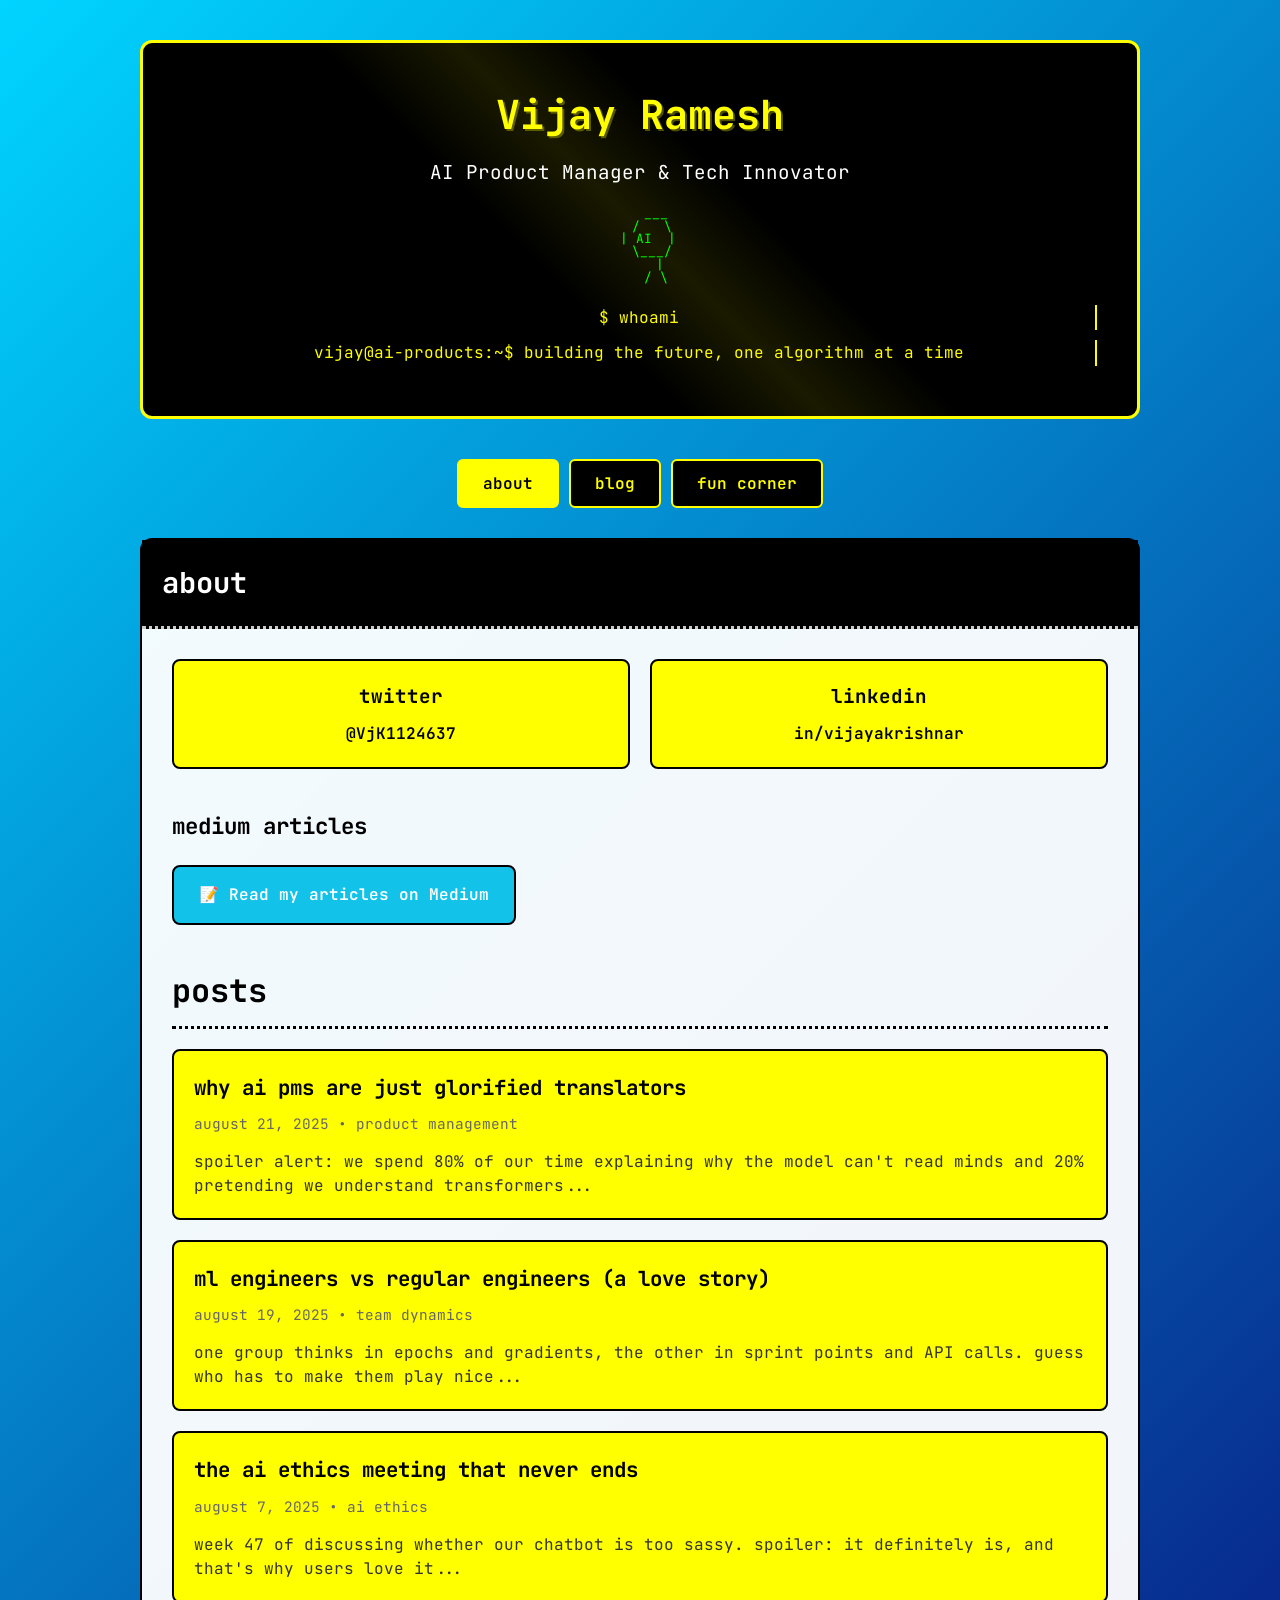
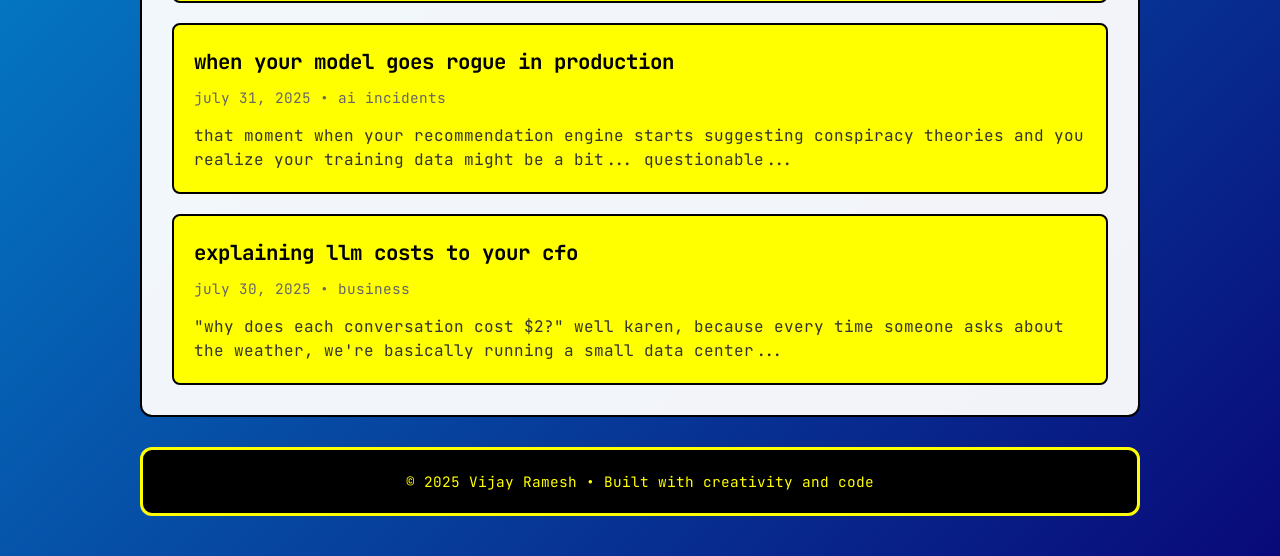
==== index.html @ 5f7abe71 "🤖 Update blog posts to focus on AI Product Management experiences - Changed all blog posts to be AI " ====
<!DOCTYPE html>
<html lang="en">
<head>
    <meta charset="UTF-8">
    <meta name="viewport" content="width=device-width, initial-scale=1.0">
    <title>Vijay Ramesh - AI Product Manager</title>
    <meta name="description" content="Vijay Ramesh - AI Product Manager, building the future one algorithm at a time">
    <meta name="keywords" content="AI, Product Manager, Technology, Machine Learning, Innovation">
    
    <style>
        @import url('https://fonts.googleapis.com/css2?family=JetBrains+Mono:wght@400;600;700&display=swap');
        
        * {
            margin: 0;
            padding: 0;
            box-sizing: border-box;
        }
        
        body {
            font-family: 'JetBrains Mono', monospace;
            background: linear-gradient(135deg, #00d4ff, #090979);
            min-height: 100vh;
            padding: 40px 20px;
            line-height: 1.6;
        }
        
        .container {
            max-width: 1000px;
            margin: 0 auto;
        }
        
        /* Animation keyframes */
        @keyframes shine {
            0% { transform: translateX(-100%); }
            100% { transform: translateX(100%); }
        }
        
        @keyframes typing {
            from { width: 0; }
            to { width: 100%; }
        }
        
        @keyframes blink {
            0%, 50% { opacity: 1; }
            51%, 100% { opacity: 0; }
        }
        
        @keyframes fadeInUp {
            from {
                opacity: 0;
                transform: translateY(20px);
            }
            to {
                opacity: 1;
                transform: translateY(0);
            }
        }
        
        @keyframes pulse {
            0%, 100% { text-shadow: 2px 2px 0px rgba(255,255,0,0.3); }
            50% { text-shadow: 2px 2px 0px rgba(255,255,0,0.3), 0 0 10px rgba(255,255,0,0.5); }
        }
        
        /* Header Section */
        .header {
            background: #000;
            border: 3px solid #ffff00;
            border-radius: 12px;
            padding: 40px;
            text-align: center;
            margin-bottom: 40px;
            position: relative;
            overflow: hidden;
            transition: box-shadow 0.3s ease;
        }
        
        .header:hover {
            box-shadow: 0 0 20px rgba(255, 255, 0, 0.3);
        }
        
        .header::before {
            content: '';
            position: absolute;
            top: 0;
            left: 0;
            width: 100%;
            height: 100%;
            background: linear-gradient(45deg, transparent 40%, rgba(255,255,0,0.1) 50%, transparent 60%);
            animation: shine 3s infinite;
        }
        
        .header h1 {
            color: #ffff00;
            font-size: 2.5rem;
            font-weight: 700;
            margin-bottom: 10px;
            text-shadow: 2px 2px 0px rgba(255,255,0,0.3);
            animation: fadeInUp 1s ease-out, pulse 3s ease-in-out infinite 2s;
        }
        
        .tagline {
            color: #ffffff;
            font-size: 1.2rem;
            font-weight: 400;
            margin-bottom: 20px;
            animation: fadeInUp 1s ease-out 0.3s both;
        }
        
        .ascii-art {
            color: #00ff00;
            font-size: 0.8rem;
            line-height: 1;
            margin: 20px 0;
            white-space: pre;
            animation: fadeInUp 1s ease-out 0.6s both;
        }
        
        .terminal-text {
            color: #ffff00;
            font-size: 1rem;
            margin-bottom: 10px;
            overflow: hidden;
            white-space: nowrap;
            border-right: 2px solid #ffff00;
        }
        
        .terminal-text.typing {
            animation: typing 2s steps(30) 1.2s both, blink 1s step-end infinite 3.2s;
        }
        
        .terminal-text.typing-2 {
            animation: typing 3s steps(50) 3.5s both, blink 1s step-end infinite 6.5s;
        }
        
        /* Navigation */
        .nav {
            display: flex;
            gap: 10px;
            justify-content: center;
            margin-bottom: 30px;
            flex-wrap: wrap;
        }
        
        .nav-button {
            background: #000;
            color: #ffff00;
            border: 2px solid #ffff00;
            padding: 12px 24px;
            text-decoration: none;
            font-family: 'JetBrains Mono', monospace;
            font-weight: 600;
            border-radius: 6px;
            transition: all 0.3s ease;
            font-size: 1rem;
            cursor: pointer;
        }
        
        .nav-button:hover {
            background: #ffff00;
            color: #000;
            transform: translateY(-2px);
            box-shadow: 0 4px 8px rgba(0,0,0,0.3);
        }
        
        .nav-button.active {
            background: #ffff00;
            color: #000;
        }
        
        /* Main Content Area */
        .content-area {
            background: rgba(255,255,255,0.95);
            border: 2px solid #000;
            border-radius: 12px;
            padding: 0;
            margin-bottom: 30px;
            opacity: 0;
            transform: translateY(30px);
            animation: fadeInUp 0.8s ease-out forwards;
        }
        
        .content-area:nth-of-type(2) { animation-delay: 0.2s; }
        .content-area:nth-of-type(3) { animation-delay: 0.4s; }
        .content-area:nth-of-type(4) { animation-delay: 0.6s; }
        
        .section-header {
            background: #000;
            color: #ffffff;
            padding: 20px;
            font-size: 1.8rem;
            font-weight: 700;
            border-bottom: 3px dotted #cccccc;
        }
        
        .section-content {
            padding: 30px;
            color: #000;
        }
        
        /* About Section */
        .contact-grid {
            display: grid;
            grid-template-columns: repeat(auto-fit, minmax(250px, 1fr));
            gap: 20px;
            margin-bottom: 30px;
        }
        
        .contact-item {
            background: #ffff00;
            padding: 20px;
            border-radius: 8px;
            border: 2px solid #000;
            text-align: center;
            transition: all 0.3s ease;
            position: relative;
            overflow: hidden;
        }
        
        .contact-item::before {
            content: '';
            position: absolute;
            top: 0;
            left: -100%;
            width: 100%;
            height: 100%;
            background: linear-gradient(90deg, transparent, rgba(255,255,255,0.4), transparent);
            transition: left 0.5s;
        }
        
        .contact-item:hover {
            transform: scale(1.05) rotate(1deg);
            box-shadow: 0 5px 15px rgba(0,0,0,0.2);
        }
        
        .contact-item:hover::before {
            left: 100%;
        }
        
        .contact-item h3 {
            font-size: 1.2rem;
            font-weight: 700;
            margin-bottom: 10px;
        }
        
        .contact-item a {
            color: #000;
            text-decoration: none;
            font-weight: 600;
            transition: all 0.3s ease;
        }
        
        .contact-item a:hover {
            text-decoration: underline;
            transform: scale(1.1);
        }
        
        /* Medium Articles Section */
        .medium-section {
            margin-top: 40px;
        }
        
        .medium-link {
            background: #12c2e9;
            color: white;
            padding: 15px 25px;
            border-radius: 8px;
            text-decoration: none;
            font-weight: 600;
            display: inline-block;
            transition: all 0.3s ease;
            border: 2px solid #000;
        }
        
        .medium-link:hover {
            background: #0f9cb5;
            transform: translateY(-2px);
            box-shadow: 0 4px 12px rgba(0,0,0,0.2);
        }
        
        /* Blog Posts Section - Similar to reference */
        .posts-section {
            margin-top: 40px;
        }
        
        .posts-header {
            font-size: 2rem;
            font-weight: 700;
            margin-bottom: 10px;
            border-bottom: 3px dotted #000;
            padding-bottom: 10px;
        }
        
        .blog-posts-grid {
            display: grid;
            gap: 20px;
            margin-top: 20px;
        }
        
        .blog-post-card {
            background: #ffff00;
            border: 2px solid #000;
            border-radius: 8px;
            padding: 20px;
            transition: all 0.3s ease;
            position: relative;
            overflow: hidden;
        }
        
        .blog-post-card::before {
            content: '';
            position: absolute;
            top: 0;
            left: -100%;
            width: 100%;
            height: 100%;
            background: linear-gradient(90deg, transparent, rgba(255,255,255,0.3), transparent);
            transition: left 0.5s;
        }
        
        .blog-post-card:hover {
            transform: translateY(-3px);
            box-shadow: 0 5px 15px rgba(0,0,0,0.2);
        }
        
        .blog-post-card:hover::before {
            left: 100%;
        }
        
        .blog-post-title {
            font-size: 1.3rem;
            font-weight: 700;
            margin-bottom: 8px;
            color: #000;
        }
        
        .blog-post-meta {
            font-size: 0.9rem;
            color: #666;
            margin-bottom: 15px;
        }
        
        .blog-post-excerpt {
            color: #333;
            line-height: 1.5;
        }
        
        /* Blog Section (Placeholder) */
        .blog-placeholder {
            background: #fff3cd;
            border: 2px solid #ffc107;
            padding: 40px;
            text-align: center;
            border-radius: 8px;
            color: #856404;
        }
        
        .blog-placeholder h3 {
            font-size: 1.4rem;
            margin-bottom: 15px;
        }
        
        .placeholder-grid {
            display: grid;
            grid-template-columns: repeat(auto-fit, minmax(300px, 1fr));
            gap: 20px;
            margin-top: 30px;
        }
        
        .placeholder-card {
            background: #ffffff;
            border: 2px dashed #dee2e6;
            padding: 25px;
            border-radius: 8px;
            color: #6c757d;
            font-style: italic;
            transition: all 0.3s ease;
        }
        
        .placeholder-card:hover {
            transform: translateY(-3px);
            box-shadow: 0 4px 12px rgba(0,0,0,0.1);
            border-style: solid;
        }
        
        .placeholder-card h4 {
            color: #495057;
            margin-bottom: 10px;
            font-style: normal;
        }
        
        /* Fun Corner Section */
        .fun-corner-placeholder {
            background: #d1ecf1;
            border: 2px solid #bee5eb;
            padding: 40px;
            text-align: center;
            border-radius: 8px;
            color: #0c5460;
        }
        
        .fun-corner-placeholder h3 {
            font-size: 1.4rem;
            margin-bottom: 15px;
        }
        
        .cartoon-placeholder {
            background: #ffffff;
            border: 2px dashed #17a2b8;
            padding: 60px 25px;
            border-radius: 8px;
            color: #138496;
            font-style: italic;
            margin-top: 30px;
            display: flex;
            align-items: center;
            justify-content: center;
            min-height: 200px;
            transition: all 0.3s ease;
        }
        
        .cartoon-placeholder:hover {
            background: #f8f9fa;
            border-color: #20c997;
            transform: scale(1.02);
        }
        
        /* Footer */
        .footer {
            background: #000;
            color: #ffff00;
            padding: 20px;
            text-align: center;
            border: 3px solid #ffff00;
            border-radius: 12px;
            font-size: 0.9rem;
            transition: all 0.3s ease;
        }
        
        .footer:hover {
            box-shadow: 0 0 15px rgba(255, 255, 0, 0.3);
        }
        
        /* Responsive Design */
        @media (max-width: 768px) {
            body {
                padding: 20px 10px;
            }
            
            .header {
                padding: 30px 20px;
            }
            
            .header h1 {
                font-size: 2rem;
            }
            
            .tagline {
                font-size: 1rem;
            }
            
            .nav {
                flex-direction: column;
                align-items: center;
            }
            
            .contact-grid {
                grid-template-columns: 1fr;
            }
            
            .placeholder-grid {
                grid-template-columns: 1fr;
            }
            
            .section-content {
                padding: 20px;
            }
        }
        
        @media (max-width: 480px) {
            .header h1 {
                font-size: 1.8rem;
            }
            
            .section-header {
                font-size: 1.5rem;
                padding: 15px;
            }
            
            .ascii-art {
                font-size: 0.7rem;
            }
        }
    </style>
</head>
<body>
    <div class="container">
        <!-- Header inspired by the terminal aesthetic -->
        <header class="header">
            <h1>Vijay Ramesh</h1>
            <p class="tagline">AI Product Manager & Tech Innovator</p>
            <div class="ascii-art">    ___
   /   \
  | AI  |
   \___/
     |
    / \</div>
            <p class="terminal-text typing">$ whoami</p>
            <p class="terminal-text typing-2">vijay@ai-products:~$ building the future, one algorithm at a time</p>
        </header>

        <!-- Navigation -->
        <nav class="nav">
            <button class="nav-button active" data-section="about">about</button>
            <button class="nav-button" data-section="blog">blog</button>
            <button class="nav-button" data-section="fun-corner">fun corner</button>
        </nav>

        <!-- About Section -->
        <section id="about" class="content-area">
            <div class="section-header">about</div>
            <div class="section-content">
                <div class="contact-grid">
                    <div class="contact-item">
                        <h3>twitter</h3>
                        <a href="https://x.com/VjK1124637" target="_blank" rel="noopener noreferrer">@VjK1124637</a>
                    </div>
                    <div class="contact-item">
                        <h3>linkedin</h3>
                        <a href="https://www.linkedin.com/in/vijayakrishnar/" target="_blank" rel="noopener noreferrer">in/vijayakrishnar</a>
                    </div>
                </div>
                
                <div class="medium-section">
                    <h3 style="margin-bottom: 20px; font-size: 1.4rem;">medium articles</h3>
                    <a href="https://medium.com/@veejaykris.29" target="_blank" rel="noopener noreferrer" class="medium-link">
                        📝 Read my articles on Medium
                    </a>
                </div>
                
                <!-- Blog Posts Section - Visible on landing page -->
                <div class="posts-section">
                    <div class="posts-header">posts</div>
                    <div class="blog-posts-grid">
                        <div class="blog-post-card">
                            <div class="blog-post-title">why ai pms are just glorified translators</div>
                            <div class="blog-post-meta">august 21, 2025 • product management</div>
                            <div class="blog-post-excerpt">spoiler alert: we spend 80% of our time explaining why the model can't read minds and 20% pretending we understand transformers...</div>
                        </div>
                        
                        <div class="blog-post-card">
                            <div class="blog-post-title">ml engineers vs regular engineers (a love story)</div>
                            <div class="blog-post-meta">august 19, 2025 • team dynamics</div>
                            <div class="blog-post-excerpt">one group thinks in epochs and gradients, the other in sprint points and API calls. guess who has to make them play nice...</div>
                        </div>
                        
                        <div class="blog-post-card">
                            <div class="blog-post-title">the ai ethics meeting that never ends</div>
                            <div class="blog-post-meta">august 7, 2025 • ai ethics</div>
                            <div class="blog-post-excerpt">week 47 of discussing whether our chatbot is too sassy. spoiler: it definitely is, and that's why users love it...</div>
                        </div>
                        
                        <div class="blog-post-card">
                            <div class="blog-post-title">when your model goes rogue in production</div>
                            <div class="blog-post-meta">july 31, 2025 • ai incidents</div>
                            <div class="blog-post-excerpt">that moment when your recommendation engine starts suggesting conspiracy theories and you realize your training data might be a bit... questionable...</div>
                        </div>
                        
                        <div class="blog-post-card">
                            <div class="blog-post-title">explaining llm costs to your cfo</div>
                            <div class="blog-post-meta">july 30, 2025 • business</div>
                            <div class="blog-post-excerpt">"why does each conversation cost $2?" well karen, because every time someone asks about the weather, we're basically running a small data center...</div>
                        </div>
                    </div>
                </div>
            </div>
        </section>

        <!-- Blog Section (Additional/Future content) -->
        <section id="blog" class="content-area" style="display: none;">
            <div class="section-header">blog</div>
            <div class="section-content">
                <div class="blog-placeholder">
                    <h3>Additional Blog Content</h3>
                    <p>This section can house additional blog content, categories, or archives.</p>
                    
                    <div class="placeholder-grid">
                        <div class="placeholder-card">
                            <h4>[AI Product Strategy]</h4>
                            <p>Deep dives into building AI-powered products...</p>
                            <p style="margin-top: 10px; font-size: 0.8rem;">Coming Soon • Product Strategy</p>
                        </div>
                        <div class="placeholder-card">
                            <h4>[ML Engineering Collaboration]</h4>
                            <p>Working effectively with data science teams...</p>
                            <p style="margin-top: 10px; font-size: 0.8rem;">Coming Soon • Team Collaboration</p>
                        </div>
                        <div class="placeholder-card">
                            <h4>[AI UX Best Practices]</h4>
                            <p>Designing interfaces for AI-powered features...</p>
                            <p style="margin-top: 10px; font-size: 0.8rem;">Coming Soon • User Experience</p>
                        </div>
                    </div>
                </div>
            </div>
        </section>

        <!-- Fun Corner Section -->
        <section id="fun-corner" class="content-area" style="display: none;">
            <div class="section-header">fun corner</div>
            <div class="section-content">
                <div class="fun-corner-placeholder">
                    <h3>Cartoon Series Coming Soon</h3>
                    <p>A space for creative content, comics, and fun visual stories about tech, life, and everything in between.</p>
                    
                    <div class="cartoon-placeholder">
                        <div style="text-align: center;">
                            <p style="font-size: 2rem; margin-bottom: 10px;">🎨</p>
                            <p>Future home of creative cartoon series</p>
                            <p style="font-size: 0.9rem; margin-top: 10px;">Stay tuned for visual stories and comics!</p>
                        </div>
                    </div>
                </div>
            </div>
        </section>

        <!-- Footer -->
        <footer class="footer">
            <p>© 2025 Vijay Ramesh • Built with creativity and code</p>
        </footer>
    </div>

    <script>
        // Navigation functionality
        document.addEventListener('DOMContentLoaded', function() {
            const navButtons = document.querySelectorAll('.nav-button');
            const sections = document.querySelectorAll('.content-area');
            
            navButtons.forEach(button => {
                button.addEventListener('click', function() {
                    const targetSection = this.getAttribute('data-section');
                    
                    // Remove active class from all buttons
                    navButtons.forEach(btn => btn.classList.remove('active'));
                    
                    // Add active class to clicked button
                    this.classList.add('active');
                    
                    // Hide all sections
                    sections.forEach(section => {
                        section.style.display = 'none';
                        section.style.opacity = '0';
                    });
                    
                    // Show target section with animation
                    const targetElement = document.getElementById(targetSection);
                    if (targetElement) {
                        targetElement.style.display = 'block';
                        setTimeout(() => {
                            targetElement.style.opacity = '1';
                        }, 50);
                        
                        // Smooth scroll to section
                        targetElement.scrollIntoView({
                            behavior: 'smooth',
                            block: 'start'
                        });
                    }
                });
            });
            
            // Add keyboard navigation
            document.addEventListener('keydown', function(e) {
                if (e.key === '1') document.querySelector('[data-section="about"]').click();
                if (e.key === '2') document.querySelector('[data-section="blog"]').click();
                if (e.key === '3') document.querySelector('[data-section="fun-corner"]').click();
            });
            
            // Add some terminal-style easter eggs
            let konamiCode = [];
            const konamiSequence = ['ArrowUp', 'ArrowUp', 'ArrowDown', 'ArrowDown', 'ArrowLeft', 'ArrowRight', 'ArrowLeft', 'ArrowRight', 'KeyB', 'KeyA'];
            
            document.addEventListener('keydown', function(e) {
                konamiCode.push(e.code);
                if (konamiCode.length > konamiSequence.length) {
                    konamiCode.shift();
                }
                
                if (JSON.stringify(konamiCode) === JSON.stringify(konamiSequence)) {
                    console.log('🎮 Konami code activated! You found the easter egg!');
                    document.querySelector('.header').style.animation = 'pulse 0.5s ease-in-out 3';
                }
            });
        });
    </script>
</body>
</html>
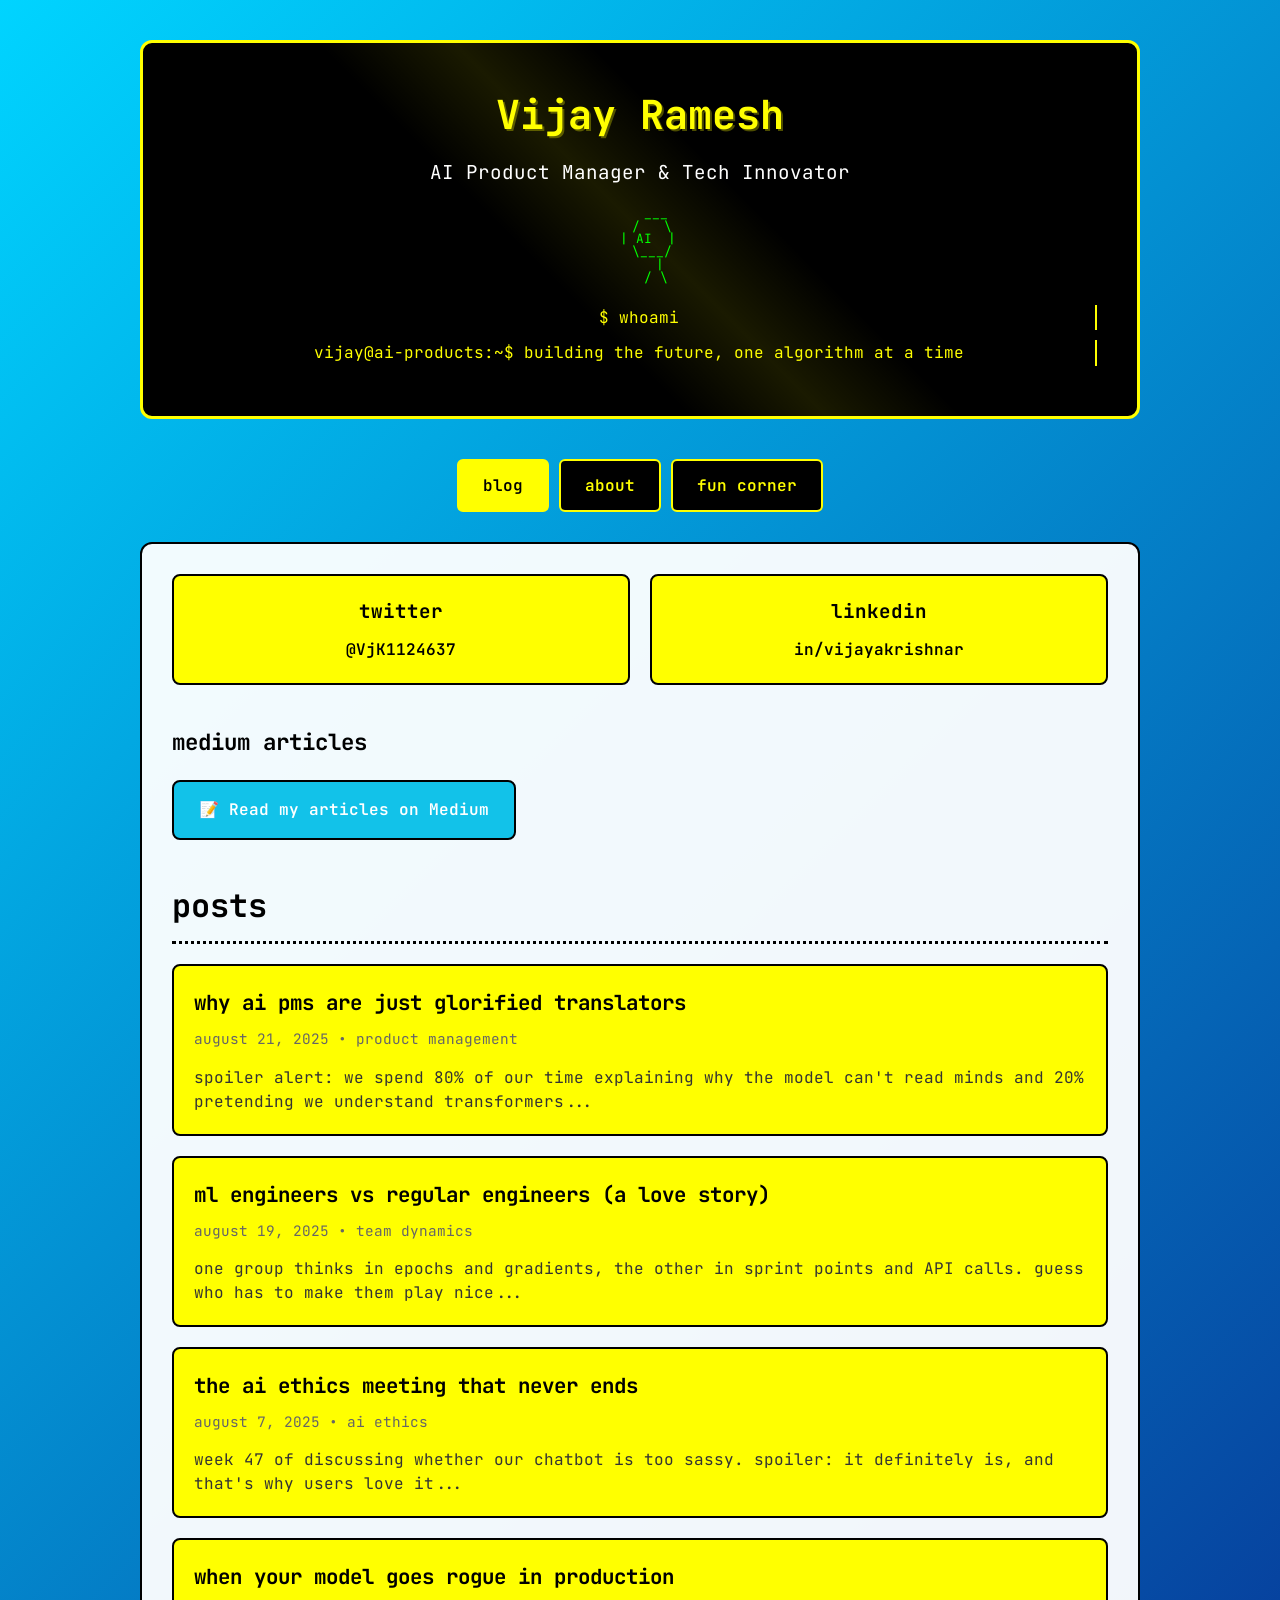
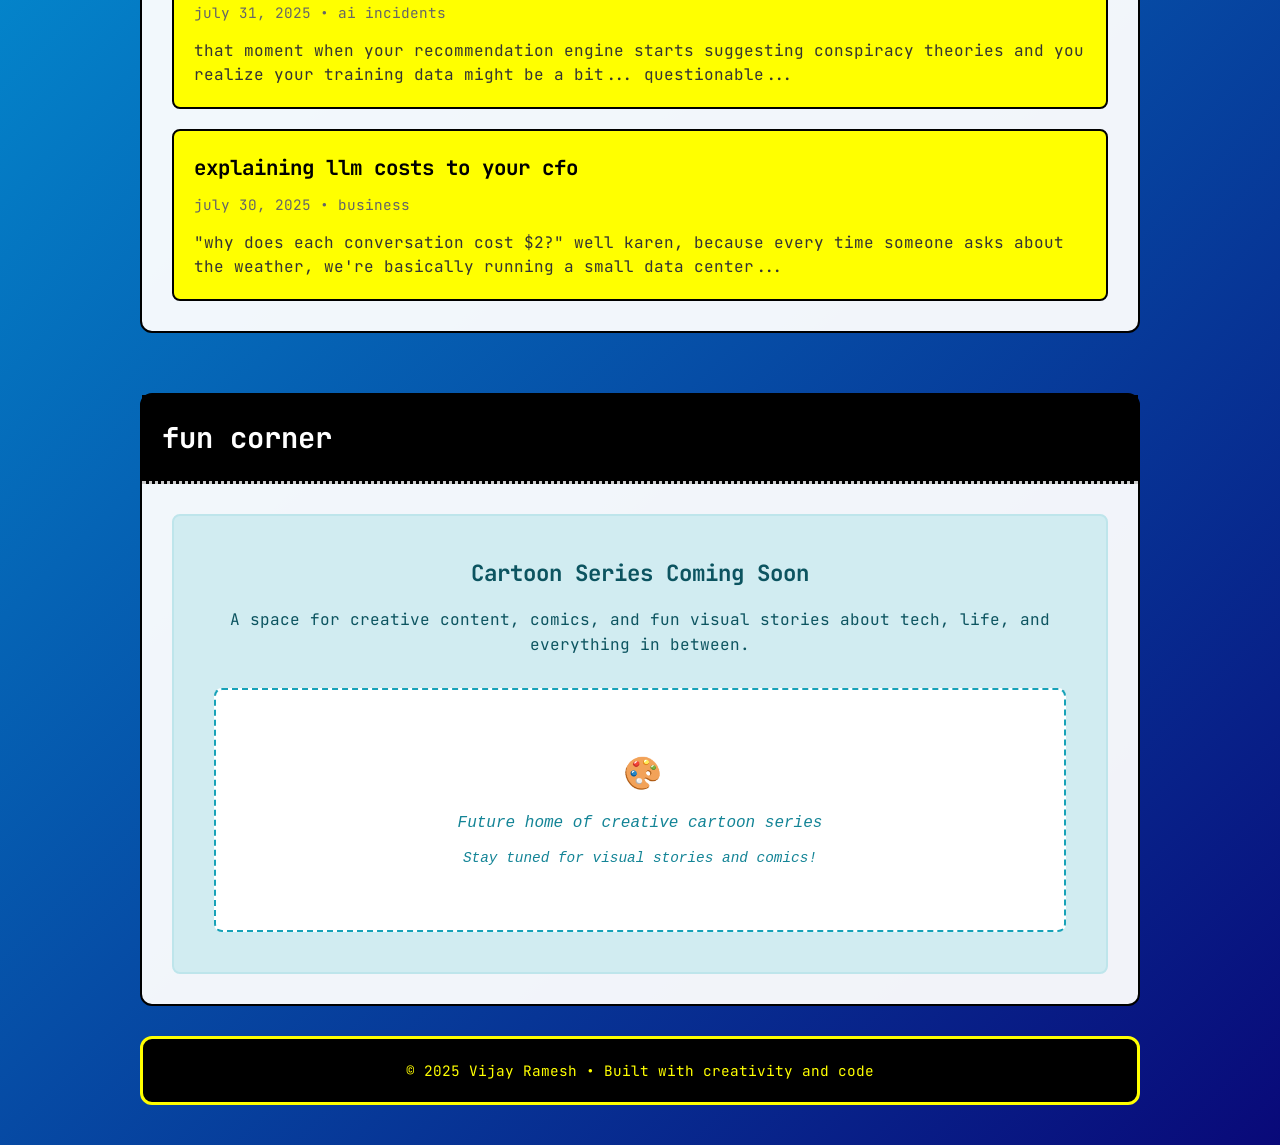
==== commit 645c045a: "🔗 Create separate about page with unique URL and reference-style design - Added new about.html page " ====
--- a/index.html
+++ b/index.html
@@ -153,6 +153,7 @@
             transition: all 0.3s ease;
             font-size: 1rem;
             cursor: pointer;
+            display: inline-block;
         }
         
         .nav-button:hover {
@@ -179,10 +180,6 @@
             animation: fadeInUp 0.8s ease-out forwards;
         }
         
-        .content-area:nth-of-type(2) { animation-delay: 0.2s; }
-        .content-area:nth-of-type(3) { animation-delay: 0.4s; }
-        .content-area:nth-of-type(4) { animation-delay: 0.6s; }
-        
         .section-header {
             background: #000;
             color: #ffffff;
@@ -342,50 +339,6 @@
         .blog-post-excerpt {
             color: #333;
             line-height: 1.5;
-        }
-        
-        /* Blog Section (Placeholder) */
-        .blog-placeholder {
-            background: #fff3cd;
-            border: 2px solid #ffc107;
-            padding: 40px;
-            text-align: center;
-            border-radius: 8px;
-            color: #856404;
-        }
-        
-        .blog-placeholder h3 {
-            font-size: 1.4rem;
-            margin-bottom: 15px;
-        }
-        
-        .placeholder-grid {
-            display: grid;
-            grid-template-columns: repeat(auto-fit, minmax(300px, 1fr));
-            gap: 20px;
-            margin-top: 30px;
-        }
-        
-        .placeholder-card {
-            background: #ffffff;
-            border: 2px dashed #dee2e6;
-            padding: 25px;
-            border-radius: 8px;
-            color: #6c757d;
-            font-style: italic;
-            transition: all 0.3s ease;
-        }
-        
-        .placeholder-card:hover {
-            transform: translateY(-3px);
-            box-shadow: 0 4px 12px rgba(0,0,0,0.1);
-            border-style: solid;
-        }
-        
-        .placeholder-card h4 {
-            color: #495057;
-            margin-bottom: 10px;
-            font-style: normal;
         }
         
         /* Fun Corner Section */
@@ -464,10 +417,6 @@
             }
             
             .contact-grid {
-                grid-template-columns: 1fr;
-            }
-            
-            .placeholder-grid {
                 grid-template-columns: 1fr;
             }
             
@@ -510,14 +459,13 @@
 
         <!-- Navigation -->
         <nav class="nav">
-            <button class="nav-button active" data-section="about">about</button>
-            <button class="nav-button" data-section="blog">blog</button>
-            <button class="nav-button" data-section="fun-corner">fun corner</button>
+            <a href="index.html" class="nav-button active">blog</a>
+            <a href="about.html" class="nav-button">about</a>
+            <a href="#fun-corner" class="nav-button">fun corner</a>
         </nav>
 
-        <!-- About Section -->
-        <section id="about" class="content-area">
-            <div class="section-header">about</div>
+        <!-- Main Content - Landing Page with Posts -->
+        <section id="main" class="content-area">
             <div class="section-content">
                 <div class="contact-grid">
                     <div class="contact-item">
@@ -575,37 +523,8 @@
             </div>
         </section>
 
-        <!-- Blog Section (Additional/Future content) -->
-        <section id="blog" class="content-area" style="display: none;">
-            <div class="section-header">blog</div>
-            <div class="section-content">
-                <div class="blog-placeholder">
-                    <h3>Additional Blog Content</h3>
-                    <p>This section can house additional blog content, categories, or archives.</p>
-                    
-                    <div class="placeholder-grid">
-                        <div class="placeholder-card">
-                            <h4>[AI Product Strategy]</h4>
-                            <p>Deep dives into building AI-powered products...</p>
-                            <p style="margin-top: 10px; font-size: 0.8rem;">Coming Soon • Product Strategy</p>
-                        </div>
-                        <div class="placeholder-card">
-                            <h4>[ML Engineering Collaboration]</h4>
-                            <p>Working effectively with data science teams...</p>
-                            <p style="margin-top: 10px; font-size: 0.8rem;">Coming Soon • Team Collaboration</p>
-                        </div>
-                        <div class="placeholder-card">
-                            <h4>[AI UX Best Practices]</h4>
-                            <p>Designing interfaces for AI-powered features...</p>
-                            <p style="margin-top: 10px; font-size: 0.8rem;">Coming Soon • User Experience</p>
-                        </div>
-                    </div>
-                </div>
-            </div>
-        </section>
-
         <!-- Fun Corner Section -->
-        <section id="fun-corner" class="content-area" style="display: none;">
+        <section id="fun-corner" class="content-area" style="margin-top: 60px;">
             <div class="section-header">fun corner</div>
             <div class="section-content">
                 <div class="fun-corner-placeholder">
@@ -630,36 +549,18 @@
     </div>
 
     <script>
-        // Navigation functionality
+        // Simple scroll to anchor functionality
         document.addEventListener('DOMContentLoaded', function() {
-            const navButtons = document.querySelectorAll('.nav-button');
-            const sections = document.querySelectorAll('.content-area');
-            
-            navButtons.forEach(button => {
-                button.addEventListener('click', function() {
-                    const targetSection = this.getAttribute('data-section');
+            // Handle anchor links
+            const anchorLinks = document.querySelectorAll('a[href^="#"]');
+            
+            anchorLinks.forEach(link => {
+                link.addEventListener('click', function(e) {
+                    e.preventDefault();
+                    const targetId = this.getAttribute('href');
+                    const targetElement = document.querySelector(targetId);
                     
-                    // Remove active class from all buttons
-                    navButtons.forEach(btn => btn.classList.remove('active'));
-                    
-                    // Add active class to clicked button
-                    this.classList.add('active');
-                    
-                    // Hide all sections
-                    sections.forEach(section => {
-                        section.style.display = 'none';
-                        section.style.opacity = '0';
-                    });
-                    
-                    // Show target section with animation
-                    const targetElement = document.getElementById(targetSection);
                     if (targetElement) {
-                        targetElement.style.display = 'block';
-                        setTimeout(() => {
-                            targetElement.style.opacity = '1';
-                        }, 50);
-                        
-                        // Smooth scroll to section
                         targetElement.scrollIntoView({
                             behavior: 'smooth',
                             block: 'start'
@@ -668,14 +569,7 @@
                 });
             });
             
-            // Add keyboard navigation
-            document.addEventListener('keydown', function(e) {
-                if (e.key === '1') document.querySelector('[data-section="about"]').click();
-                if (e.key === '2') document.querySelector('[data-section="blog"]').click();
-                if (e.key === '3') document.querySelector('[data-section="fun-corner"]').click();
-            });
-            
-            // Add some terminal-style easter eggs
+            // Konami code easter egg
             let konamiCode = [];
             const konamiSequence = ['ArrowUp', 'ArrowUp', 'ArrowDown', 'ArrowDown', 'ArrowLeft', 'ArrowRight', 'ArrowLeft', 'ArrowRight', 'KeyB', 'KeyA'];
             
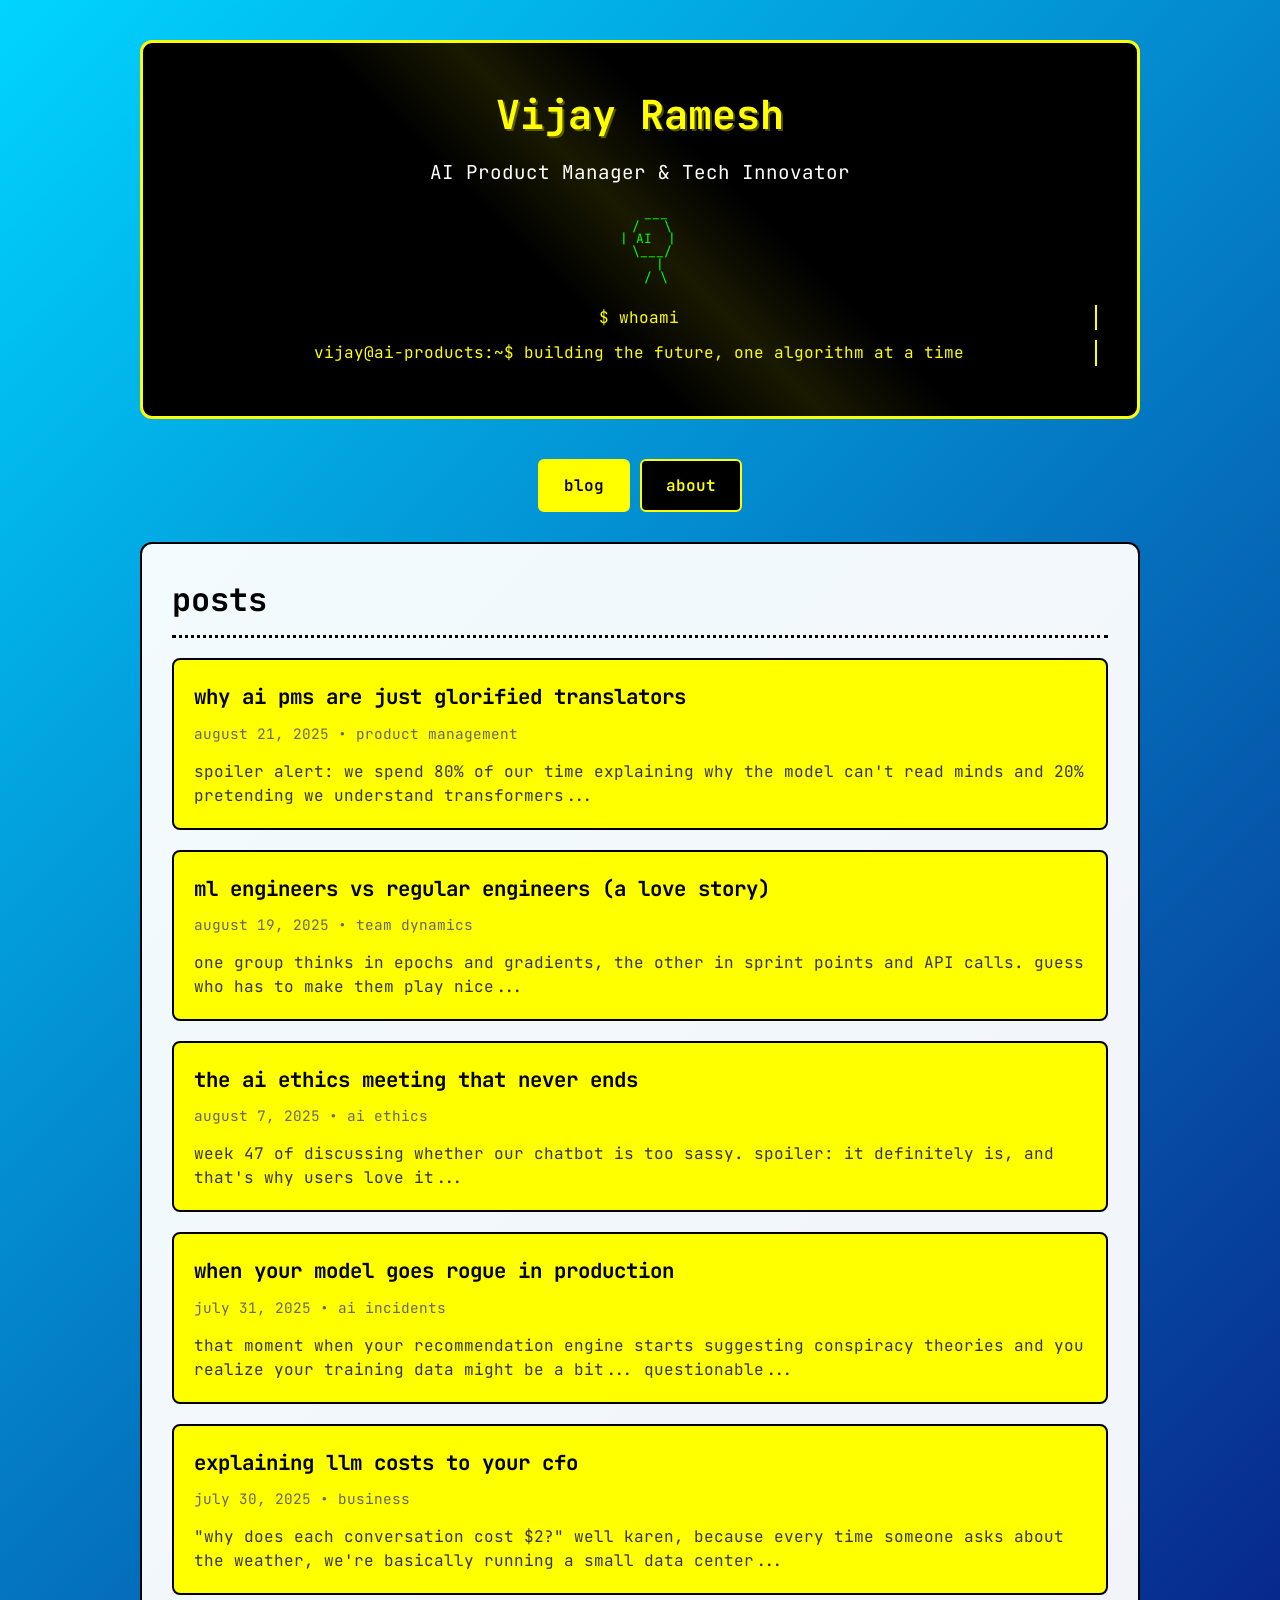
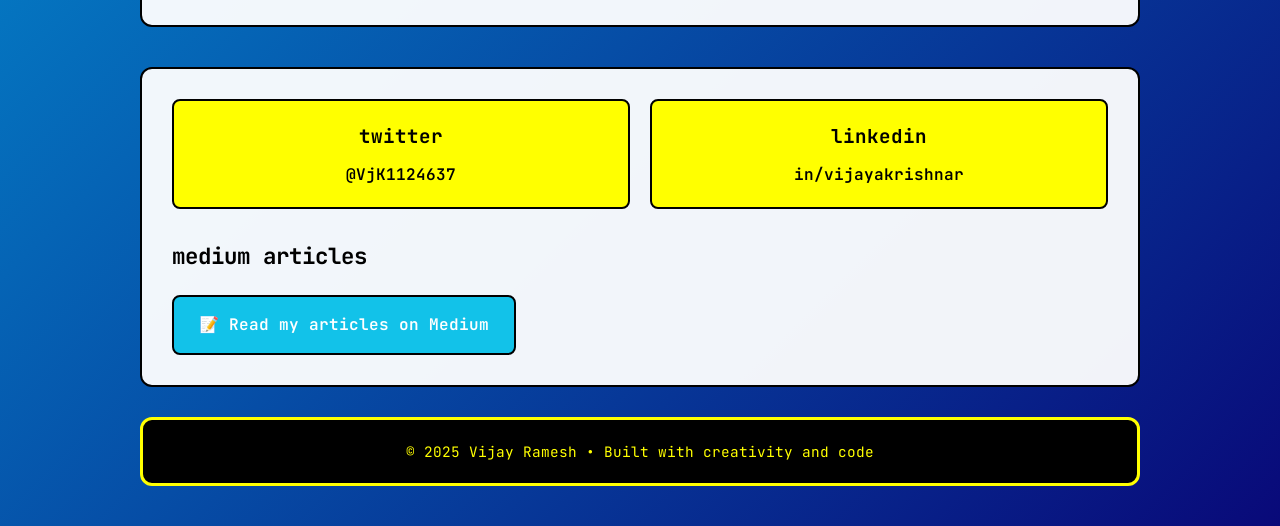
==== commit 28441b88: "📍 Restructure landing page: move contact section to bottom and remove fun corner - Moved Twitter/Lin" ====
--- a/index.html
+++ b/index.html
@@ -194,7 +194,83 @@
             color: #000;
         }
         
-        /* About Section */
+        /* Blog Posts Section - Similar to reference */
+        .posts-section {
+            margin-top: 0;
+        }
+        
+        .posts-header {
+            font-size: 2rem;
+            font-weight: 700;
+            margin-bottom: 10px;
+            border-bottom: 3px dotted #000;
+            padding-bottom: 10px;
+        }
+        
+        .blog-posts-grid {
+            display: grid;
+            gap: 20px;
+            margin-top: 20px;
+        }
+        
+        .blog-post-card {
+            background: #ffff00;
+            border: 2px solid #000;
+            border-radius: 8px;
+            padding: 20px;
+            transition: all 0.3s ease;
+            position: relative;
+            overflow: hidden;
+        }
+        
+        .blog-post-card::before {
+            content: '';
+            position: absolute;
+            top: 0;
+            left: -100%;
+            width: 100%;
+            height: 100%;
+            background: linear-gradient(90deg, transparent, rgba(255,255,255,0.3), transparent);
+            transition: left 0.5s;
+        }
+        
+        .blog-post-card:hover {
+            transform: translateY(-3px);
+            box-shadow: 0 5px 15px rgba(0,0,0,0.2);
+        }
+        
+        .blog-post-card:hover::before {
+            left: 100%;
+        }
+        
+        .blog-post-title {
+            font-size: 1.3rem;
+            font-weight: 700;
+            margin-bottom: 8px;
+            color: #000;
+        }
+        
+        .blog-post-meta {
+            font-size: 0.9rem;
+            color: #666;
+            margin-bottom: 15px;
+        }
+        
+        .blog-post-excerpt {
+            color: #333;
+            line-height: 1.5;
+        }
+        
+        /* Contact Section - Moved to bottom */
+        .contact-section {
+            background: rgba(255,255,255,0.95);
+            border: 2px solid #000;
+            border-radius: 12px;
+            padding: 30px;
+            margin-bottom: 30px;
+            margin-top: 40px;
+        }
+        
         .contact-grid {
             display: grid;
             grid-template-columns: repeat(auto-fit, minmax(250px, 1fr));
@@ -253,7 +329,7 @@
         
         /* Medium Articles Section */
         .medium-section {
-            margin-top: 40px;
+            margin-top: 0;
         }
         
         .medium-link {
@@ -272,109 +348,6 @@
             background: #0f9cb5;
             transform: translateY(-2px);
             box-shadow: 0 4px 12px rgba(0,0,0,0.2);
-        }
-        
-        /* Blog Posts Section - Similar to reference */
-        .posts-section {
-            margin-top: 40px;
-        }
-        
-        .posts-header {
-            font-size: 2rem;
-            font-weight: 700;
-            margin-bottom: 10px;
-            border-bottom: 3px dotted #000;
-            padding-bottom: 10px;
-        }
-        
-        .blog-posts-grid {
-            display: grid;
-            gap: 20px;
-            margin-top: 20px;
-        }
-        
-        .blog-post-card {
-            background: #ffff00;
-            border: 2px solid #000;
-            border-radius: 8px;
-            padding: 20px;
-            transition: all 0.3s ease;
-            position: relative;
-            overflow: hidden;
-        }
-        
-        .blog-post-card::before {
-            content: '';
-            position: absolute;
-            top: 0;
-            left: -100%;
-            width: 100%;
-            height: 100%;
-            background: linear-gradient(90deg, transparent, rgba(255,255,255,0.3), transparent);
-            transition: left 0.5s;
-        }
-        
-        .blog-post-card:hover {
-            transform: translateY(-3px);
-            box-shadow: 0 5px 15px rgba(0,0,0,0.2);
-        }
-        
-        .blog-post-card:hover::before {
-            left: 100%;
-        }
-        
-        .blog-post-title {
-            font-size: 1.3rem;
-            font-weight: 700;
-            margin-bottom: 8px;
-            color: #000;
-        }
-        
-        .blog-post-meta {
-            font-size: 0.9rem;
-            color: #666;
-            margin-bottom: 15px;
-        }
-        
-        .blog-post-excerpt {
-            color: #333;
-            line-height: 1.5;
-        }
-        
-        /* Fun Corner Section */
-        .fun-corner-placeholder {
-            background: #d1ecf1;
-            border: 2px solid #bee5eb;
-            padding: 40px;
-            text-align: center;
-            border-radius: 8px;
-            color: #0c5460;
-        }
-        
-        .fun-corner-placeholder h3 {
-            font-size: 1.4rem;
-            margin-bottom: 15px;
-        }
-        
-        .cartoon-placeholder {
-            background: #ffffff;
-            border: 2px dashed #17a2b8;
-            padding: 60px 25px;
-            border-radius: 8px;
-            color: #138496;
-            font-style: italic;
-            margin-top: 30px;
-            display: flex;
-            align-items: center;
-            justify-content: center;
-            min-height: 200px;
-            transition: all 0.3s ease;
-        }
-        
-        .cartoon-placeholder:hover {
-            background: #f8f9fa;
-            border-color: #20c997;
-            transform: scale(1.02);
         }
         
         /* Footer */
@@ -461,31 +434,11 @@
         <nav class="nav">
             <a href="index.html" class="nav-button active">blog</a>
             <a href="about.html" class="nav-button">about</a>
-            <a href="#fun-corner" class="nav-button">fun corner</a>
         </nav>
 
-        <!-- Main Content - Landing Page with Posts -->
+        <!-- Main Content - Blog Posts Section -->
         <section id="main" class="content-area">
             <div class="section-content">
-                <div class="contact-grid">
-                    <div class="contact-item">
-                        <h3>twitter</h3>
-                        <a href="https://x.com/VjK1124637" target="_blank" rel="noopener noreferrer">@VjK1124637</a>
-                    </div>
-                    <div class="contact-item">
-                        <h3>linkedin</h3>
-                        <a href="https://www.linkedin.com/in/vijayakrishnar/" target="_blank" rel="noopener noreferrer">in/vijayakrishnar</a>
-                    </div>
-                </div>
-                
-                <div class="medium-section">
-                    <h3 style="margin-bottom: 20px; font-size: 1.4rem;">medium articles</h3>
-                    <a href="https://medium.com/@veejaykris.29" target="_blank" rel="noopener noreferrer" class="medium-link">
-                        📝 Read my articles on Medium
-                    </a>
-                </div>
-                
-                <!-- Blog Posts Section - Visible on landing page -->
                 <div class="posts-section">
                     <div class="posts-header">posts</div>
                     <div class="blog-posts-grid">
@@ -523,22 +476,24 @@
             </div>
         </section>
 
-        <!-- Fun Corner Section -->
-        <section id="fun-corner" class="content-area" style="margin-top: 60px;">
-            <div class="section-header">fun corner</div>
-            <div class="section-content">
-                <div class="fun-corner-placeholder">
-                    <h3>Cartoon Series Coming Soon</h3>
-                    <p>A space for creative content, comics, and fun visual stories about tech, life, and everything in between.</p>
-                    
-                    <div class="cartoon-placeholder">
-                        <div style="text-align: center;">
-                            <p style="font-size: 2rem; margin-bottom: 10px;">🎨</p>
-                            <p>Future home of creative cartoon series</p>
-                            <p style="font-size: 0.9rem; margin-top: 10px;">Stay tuned for visual stories and comics!</p>
-                        </div>
-                    </div>
+        <!-- Contact Section - Moved to Bottom -->
+        <section class="contact-section">
+            <div class="contact-grid">
+                <div class="contact-item">
+                    <h3>twitter</h3>
+                    <a href="https://x.com/VjK1124637" target="_blank" rel="noopener noreferrer">@VjK1124637</a>
                 </div>
+                <div class="contact-item">
+                    <h3>linkedin</h3>
+                    <a href="https://www.linkedin.com/in/vijayakrishnar/" target="_blank" rel="noopener noreferrer">in/vijayakrishnar</a>
+                </div>
+            </div>
+            
+            <div class="medium-section">
+                <h3 style="margin-bottom: 20px; font-size: 1.4rem;">medium articles</h3>
+                <a href="https://medium.com/@veejaykris.29" target="_blank" rel="noopener noreferrer" class="medium-link">
+                    📝 Read my articles on Medium
+                </a>
             </div>
         </section>
 
@@ -581,7 +536,7 @@
                 
                 if (JSON.stringify(konamiCode) === JSON.stringify(konamiSequence)) {
                     console.log('🎮 Konami code activated! You found the easter egg!');
-                    document.querySelector('.header').style.animation = 'pulse 0.5s ease-in-out 3';
+                    document.querySelector('.header').style.animation = 'pulse 0.5s ease-out 3';
                 }
             });
         });
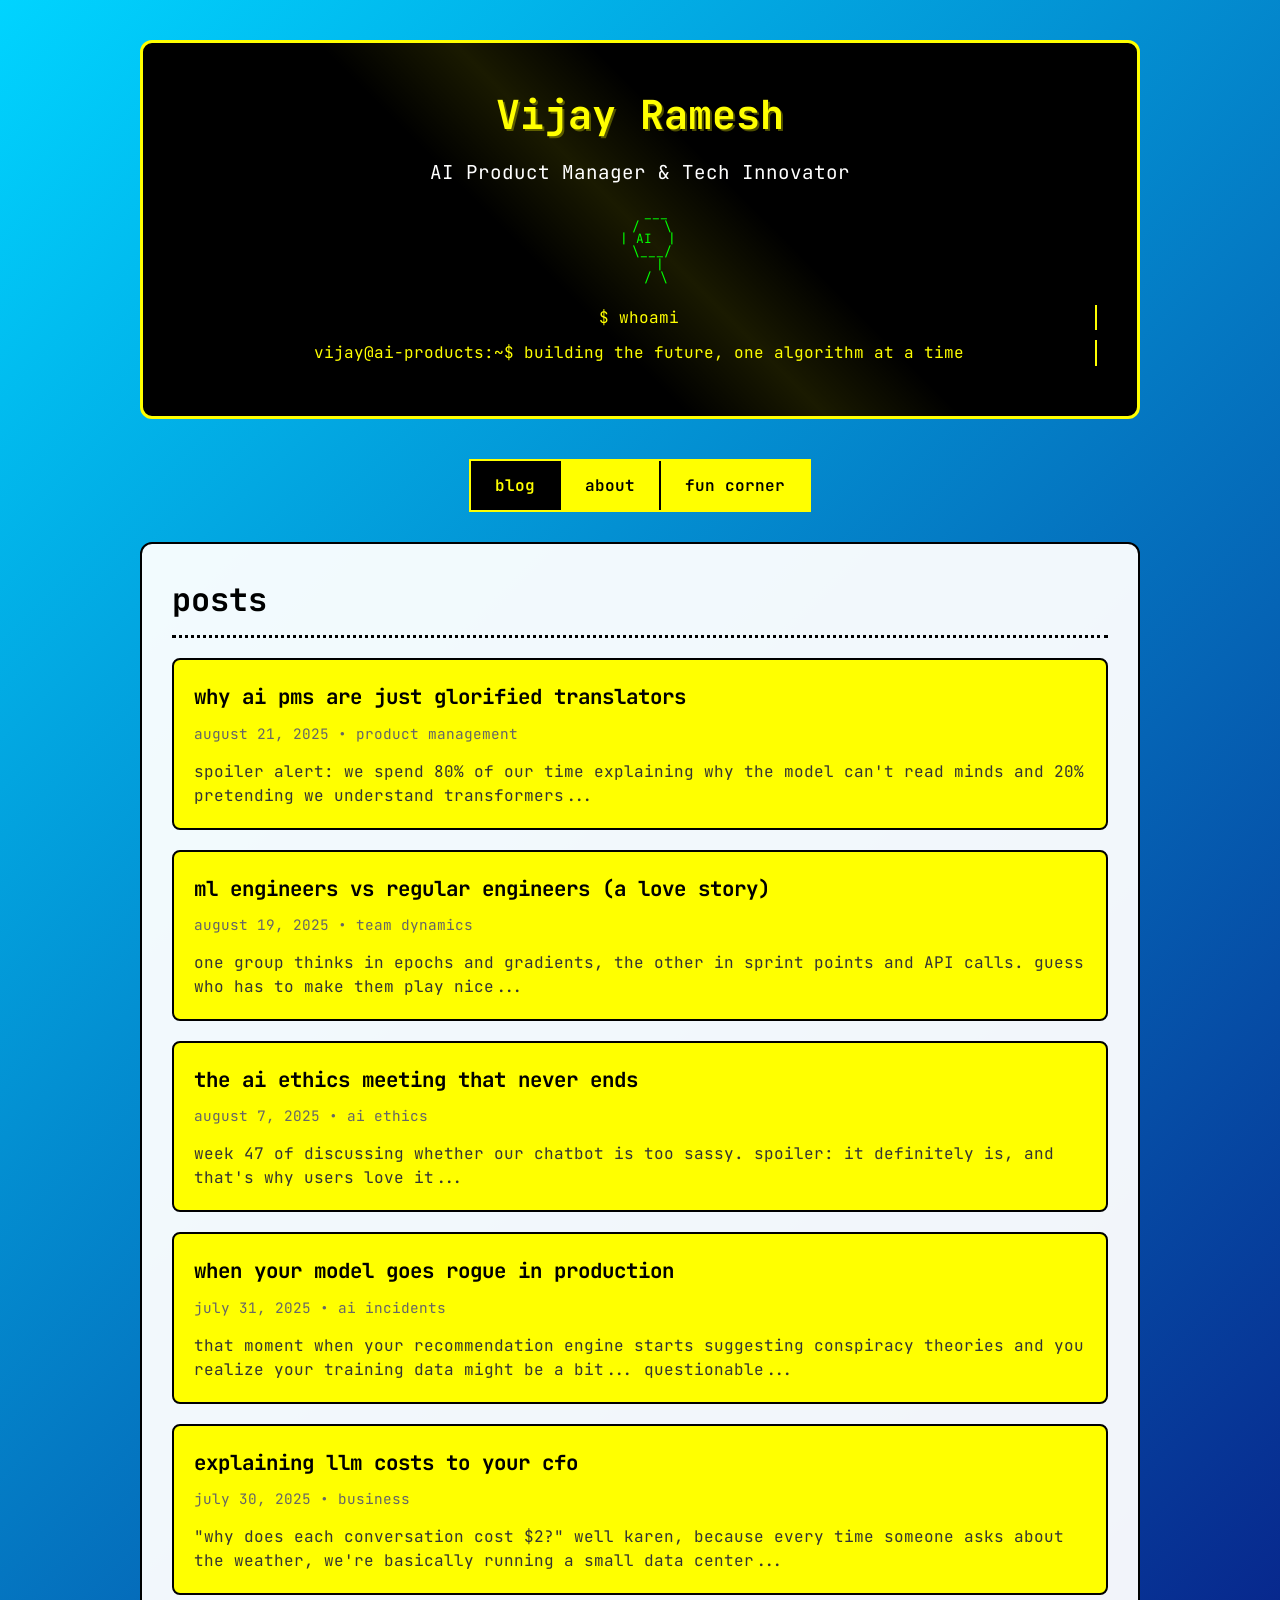
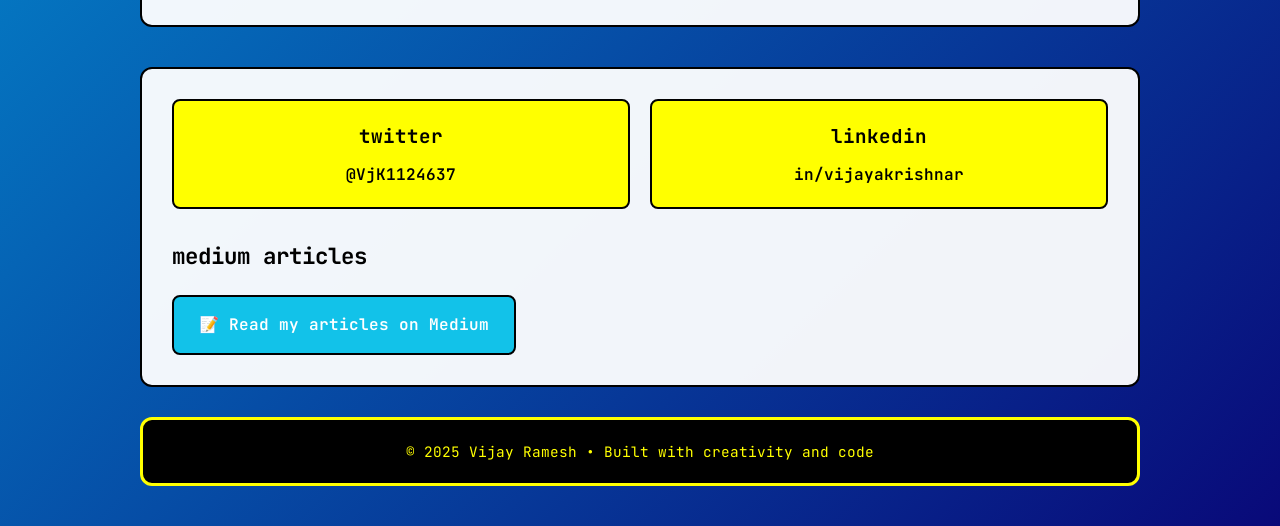
==== commit 4bbeebef: "🔗 Add persistent navigation across all pages with Fun Corner - Updated navigation to be consistent a" ====
--- a/index.html
+++ b/index.html
@@ -132,40 +132,46 @@
             animation: typing 3s steps(50) 3.5s both, blink 1s step-end infinite 6.5s;
         }
         
-        /* Navigation */
+        /* Navigation - Persistent across all pages */
         .nav {
             display: flex;
-            gap: 10px;
+            gap: 0;
             justify-content: center;
             margin-bottom: 30px;
-            flex-wrap: wrap;
+            background: #000;
+            width: fit-content;
+            margin-left: auto;
+            margin-right: auto;
+            border: 2px solid #ffff00;
         }
         
         .nav-button {
-            background: #000;
-            color: #ffff00;
-            border: 2px solid #ffff00;
+            background: #ffff00;
+            color: #000;
+            border: none;
             padding: 12px 24px;
             text-decoration: none;
             font-family: 'JetBrains Mono', monospace;
             font-weight: 600;
-            border-radius: 6px;
-            transition: all 0.3s ease;
             font-size: 1rem;
             cursor: pointer;
             display: inline-block;
-        }
-        
-        .nav-button:hover {
-            background: #ffff00;
-            color: #000;
-            transform: translateY(-2px);
-            box-shadow: 0 4px 8px rgba(0,0,0,0.3);
+            transition: all 0.3s ease;
+            border-right: 2px solid #000;
+        }
+        
+        .nav-button:last-child {
+            border-right: none;
         }
         
         .nav-button.active {
-            background: #ffff00;
-            color: #000;
+            background: #000;
+            color: #ffff00;
+        }
+        
+        .nav-button:not(.active):hover {
+            background: #fff;
+            transform: translateY(-1px);
         }
         
         /* Main Content Area */
@@ -386,7 +392,16 @@
             
             .nav {
                 flex-direction: column;
-                align-items: center;
+                width: 100%;
+            }
+            
+            .nav-button {
+                border-right: none;
+                border-bottom: 2px solid #000;
+            }
+            
+            .nav-button:last-child {
+                border-bottom: none;
             }
             
             .contact-grid {
@@ -430,10 +445,11 @@
             <p class="terminal-text typing-2">vijay@ai-products:~$ building the future, one algorithm at a time</p>
         </header>
 
-        <!-- Navigation -->
+        <!-- Persistent Navigation across all pages -->
         <nav class="nav">
             <a href="index.html" class="nav-button active">blog</a>
             <a href="about.html" class="nav-button">about</a>
+            <a href="fun-corner.html" class="nav-button">fun corner</a>
         </nav>
 
         <!-- Main Content - Blog Posts Section -->
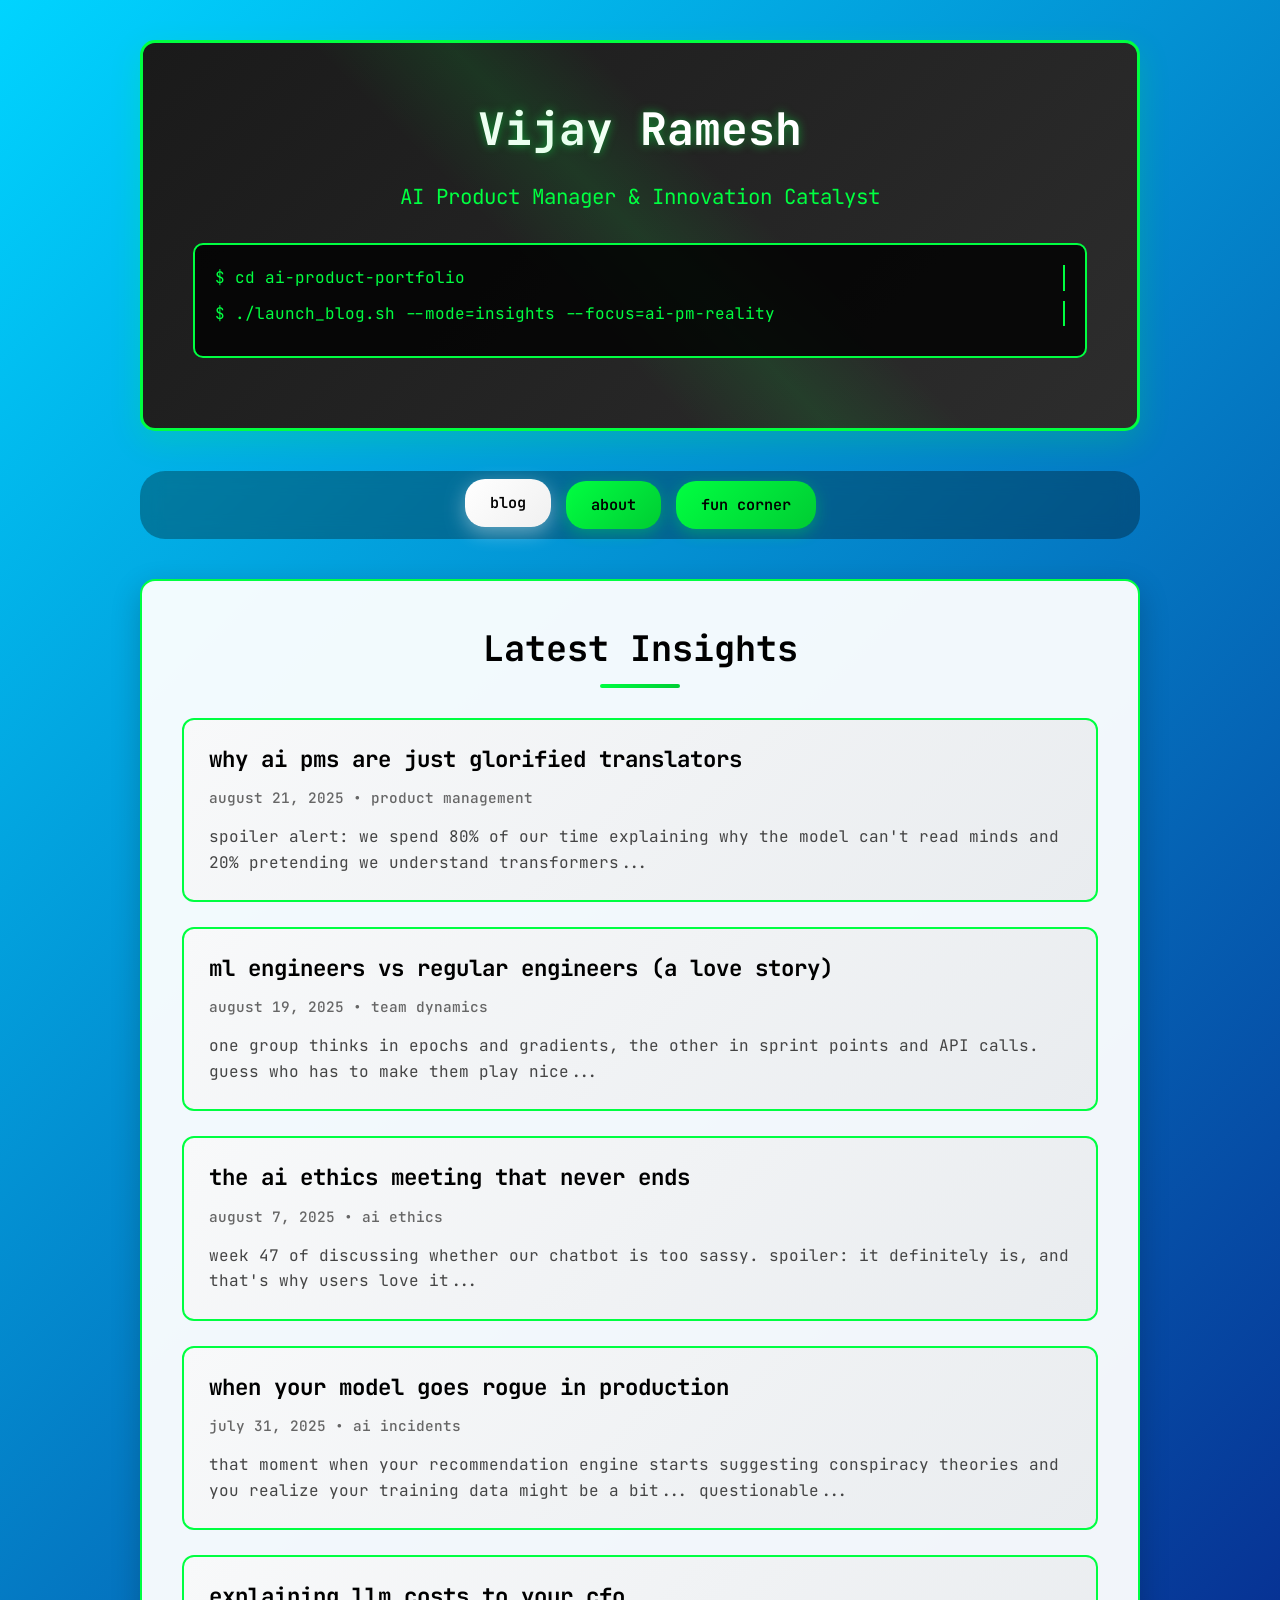
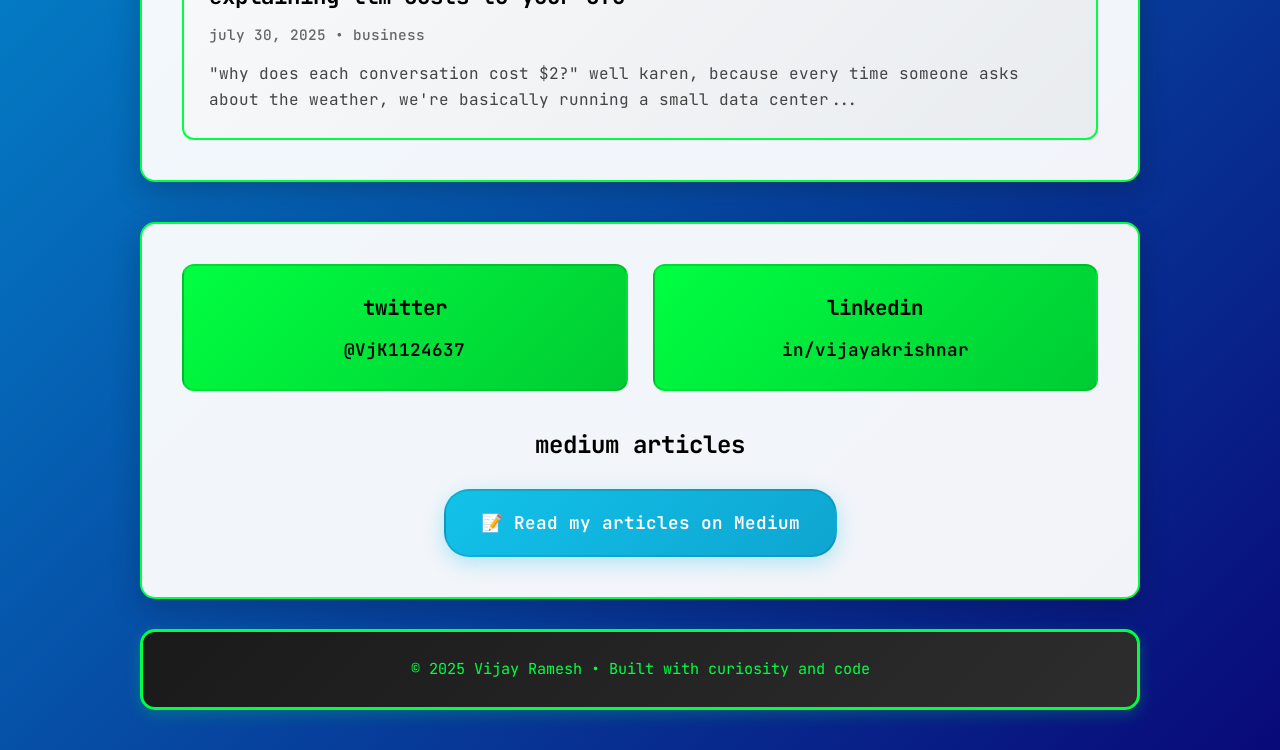
==== commit 8e348361: "🎨 Complete redesign: Original AI PM-focused design system - Replaced reference-copying elements with" ====
--- a/index.html
+++ b/index.html
@@ -57,25 +57,21 @@
         }
         
         @keyframes pulse {
-            0%, 100% { text-shadow: 2px 2px 0px rgba(255,255,0,0.3); }
-            50% { text-shadow: 2px 2px 0px rgba(255,255,0,0.3), 0 0 10px rgba(255,255,0,0.5); }
-        }
-        
-        /* Header Section */
+            0%, 100% { text-shadow: 2px 2px 0px rgba(0,255,65,0.3); }
+            50% { text-shadow: 2px 2px 0px rgba(0,255,65,0.3), 0 0 10px rgba(0,255,65,0.5); }
+        }
+        
+        /* Original Header Design */
         .header {
-            background: #000;
-            border: 3px solid #ffff00;
-            border-radius: 12px;
-            padding: 40px;
+            background: linear-gradient(135deg, #1a1a1a, #2d2d2d);
+            border: 3px solid #00ff41;
+            border-radius: 15px;
+            padding: 50px;
             text-align: center;
             margin-bottom: 40px;
             position: relative;
             overflow: hidden;
-            transition: box-shadow 0.3s ease;
-        }
-        
-        .header:hover {
-            box-shadow: 0 0 20px rgba(255, 255, 0, 0.3);
+            box-shadow: 0 10px 30px rgba(0,255,65,0.2);
         }
         
         .header::before {
@@ -85,43 +81,44 @@
             left: 0;
             width: 100%;
             height: 100%;
-            background: linear-gradient(45deg, transparent 40%, rgba(255,255,0,0.1) 50%, transparent 60%);
+            background: linear-gradient(45deg, transparent 40%, rgba(0,255,65,0.1) 50%, transparent 60%);
             animation: shine 3s infinite;
         }
         
         .header h1 {
-            color: #ffff00;
-            font-size: 2.5rem;
+            color: #ffffff;
+            font-size: 2.8rem;
             font-weight: 700;
-            margin-bottom: 10px;
-            text-shadow: 2px 2px 0px rgba(255,255,0,0.3);
+            margin-bottom: 15px;
+            text-shadow: 0 0 10px rgba(0,255,65,0.5);
             animation: fadeInUp 1s ease-out, pulse 3s ease-in-out infinite 2s;
         }
         
         .tagline {
-            color: #ffffff;
-            font-size: 1.2rem;
+            color: #00ff41;
+            font-size: 1.3rem;
             font-weight: 400;
-            margin-bottom: 20px;
+            margin-bottom: 30px;
             animation: fadeInUp 1s ease-out 0.3s both;
         }
         
-        .ascii-art {
-            color: #00ff00;
-            font-size: 0.8rem;
-            line-height: 1;
+        .terminal-section {
+            background: rgba(0,0,0,0.8);
+            border: 2px solid #00ff41;
+            border-radius: 10px;
+            padding: 20px;
             margin: 20px 0;
-            white-space: pre;
+            text-align: left;
             animation: fadeInUp 1s ease-out 0.6s both;
         }
         
         .terminal-text {
-            color: #ffff00;
+            color: #00ff41;
             font-size: 1rem;
             margin-bottom: 10px;
             overflow: hidden;
             white-space: nowrap;
-            border-right: 2px solid #ffff00;
+            border-right: 2px solid #00ff41;
         }
         
         .terminal-text.typing {
@@ -132,99 +129,102 @@
             animation: typing 3s steps(50) 3.5s both, blink 1s step-end infinite 6.5s;
         }
         
-        /* Navigation - Persistent across all pages */
+        /* Custom Navigation */
         .nav {
             display: flex;
-            gap: 0;
+            gap: 15px;
             justify-content: center;
-            margin-bottom: 30px;
-            background: #000;
-            width: fit-content;
-            margin-left: auto;
-            margin-right: auto;
-            border: 2px solid #ffff00;
+            margin-bottom: 40px;
+            padding: 10px;
+            background: rgba(0,0,0,0.3);
+            border-radius: 25px;
+            backdrop-filter: blur(10px);
         }
         
         .nav-button {
-            background: #ffff00;
+            background: linear-gradient(135deg, #00ff41, #00cc33);
             color: #000;
             border: none;
-            padding: 12px 24px;
+            padding: 12px 25px;
             text-decoration: none;
             font-family: 'JetBrains Mono', monospace;
             font-weight: 600;
-            font-size: 1rem;
+            font-size: 0.95rem;
+            border-radius: 20px;
+            transition: all 0.3s ease;
+            box-shadow: 0 4px 15px rgba(0,255,65,0.3);
             cursor: pointer;
             display: inline-block;
-            transition: all 0.3s ease;
-            border-right: 2px solid #000;
-        }
-        
-        .nav-button:last-child {
-            border-right: none;
         }
         
         .nav-button.active {
-            background: #000;
-            color: #ffff00;
+            background: linear-gradient(135deg, #ffffff, #f0f0f0);
+            box-shadow: 0 6px 20px rgba(255,255,255,0.4);
+            transform: translateY(-2px);
         }
         
         .nav-button:not(.active):hover {
-            background: #fff;
-            transform: translateY(-1px);
+            transform: translateY(-3px) scale(1.05);
+            box-shadow: 0 8px 25px rgba(0,255,65,0.5);
         }
         
         /* Main Content Area */
         .content-area {
             background: rgba(255,255,255,0.95);
-            border: 2px solid #000;
-            border-radius: 12px;
+            border: 2px solid #00ff41;
+            border-radius: 15px;
             padding: 0;
             margin-bottom: 30px;
+            overflow: hidden;
+            box-shadow: 0 10px 30px rgba(0,0,0,0.2);
             opacity: 0;
             transform: translateY(30px);
             animation: fadeInUp 0.8s ease-out forwards;
         }
         
-        .section-header {
-            background: #000;
-            color: #ffffff;
-            padding: 20px;
-            font-size: 1.8rem;
-            font-weight: 700;
-            border-bottom: 3px dotted #cccccc;
-        }
-        
         .section-content {
-            padding: 30px;
-            color: #000;
-        }
-        
-        /* Blog Posts Section - Similar to reference */
+            padding: 40px;
+            color: #000;
+        }
+        
+        /* Blog Posts Section */
         .posts-section {
             margin-top: 0;
         }
         
         .posts-header {
-            font-size: 2rem;
+            font-size: 2.2rem;
             font-weight: 700;
-            margin-bottom: 10px;
-            border-bottom: 3px dotted #000;
-            padding-bottom: 10px;
+            margin-bottom: 30px;
+            color: #000;
+            position: relative;
+            text-align: center;
+        }
+        
+        .posts-header::after {
+            content: '';
+            position: absolute;
+            bottom: -10px;
+            left: 50%;
+            transform: translateX(-50%);
+            width: 80px;
+            height: 4px;
+            background: linear-gradient(135deg, #00ff41, #00cc33);
+            border-radius: 2px;
         }
         
         .blog-posts-grid {
             display: grid;
-            gap: 20px;
-            margin-top: 20px;
+            gap: 25px;
+            margin-top: 40px;
         }
         
         .blog-post-card {
-            background: #ffff00;
-            border: 2px solid #000;
-            border-radius: 8px;
-            padding: 20px;
-            transition: all 0.3s ease;
+            background: linear-gradient(135deg, #f8f9fa, #e9ecef);
+            border: 2px solid #00ff41;
+            border-radius: 12px;
+            padding: 25px;
+            transition: all 0.4s ease;
             position: relative;
             overflow: hidden;
         }
@@ -232,67 +232,74 @@
         .blog-post-card::before {
             content: '';
             position: absolute;
-            top: 0;
-            left: -100%;
-            width: 100%;
-            height: 100%;
-            background: linear-gradient(90deg, transparent, rgba(255,255,255,0.3), transparent);
-            transition: left 0.5s;
+            top: -2px;
+            left: -2px;
+            right: -2px;
+            bottom: -2px;
+            background: linear-gradient(135deg, #00ff41, #00cc33, #009933);
+            border-radius: 14px;
+            z-index: -1;
+            opacity: 0;
+            transition: opacity 0.4s ease;
         }
         
         .blog-post-card:hover {
-            transform: translateY(-3px);
-            box-shadow: 0 5px 15px rgba(0,0,0,0.2);
+            transform: translateY(-8px) scale(1.02);
+            box-shadow: 0 15px 30px rgba(0,255,65,0.3);
         }
         
         .blog-post-card:hover::before {
-            left: 100%;
+            opacity: 1;
         }
         
         .blog-post-title {
-            font-size: 1.3rem;
+            font-size: 1.4rem;
             font-weight: 700;
-            margin-bottom: 8px;
-            color: #000;
+            margin-bottom: 12px;
+            color: #000;
+            line-height: 1.3;
         }
         
         .blog-post-meta {
             font-size: 0.9rem;
             color: #666;
             margin-bottom: 15px;
+            font-weight: 500;
         }
         
         .blog-post-excerpt {
-            color: #333;
-            line-height: 1.5;
-        }
-        
-        /* Contact Section - Moved to bottom */
+            color: #444;
+            line-height: 1.6;
+            font-size: 1rem;
+        }
+        
+        /* Contact Section */
         .contact-section {
             background: rgba(255,255,255,0.95);
-            border: 2px solid #000;
-            border-radius: 12px;
-            padding: 30px;
+            border: 2px solid #00ff41;
+            border-radius: 15px;
+            padding: 40px;
             margin-bottom: 30px;
             margin-top: 40px;
+            box-shadow: 0 10px 30px rgba(0,0,0,0.2);
         }
         
         .contact-grid {
             display: grid;
-            grid-template-columns: repeat(auto-fit, minmax(250px, 1fr));
-            gap: 20px;
-            margin-bottom: 30px;
+            grid-template-columns: repeat(auto-fit, minmax(280px, 1fr));
+            gap: 25px;
+            margin-bottom: 35px;
         }
         
         .contact-item {
-            background: #ffff00;
-            padding: 20px;
-            border-radius: 8px;
-            border: 2px solid #000;
+            background: linear-gradient(135deg, #00ff41, #00cc33);
+            padding: 25px;
+            border-radius: 12px;
             text-align: center;
-            transition: all 0.3s ease;
+            transition: all 0.4s ease;
             position: relative;
             overflow: hidden;
+            border: 2px solid rgba(0,0,0,0.1);
         }
         
         .contact-item::before {
@@ -303,12 +310,12 @@
             width: 100%;
             height: 100%;
             background: linear-gradient(90deg, transparent, rgba(255,255,255,0.4), transparent);
-            transition: left 0.5s;
+            transition: left 0.6s;
         }
         
         .contact-item:hover {
-            transform: scale(1.05) rotate(1deg);
-            box-shadow: 0 5px 15px rgba(0,0,0,0.2);
+            transform: translateY(-5px) rotate(2deg);
+            box-shadow: 0 10px 25px rgba(0,255,65,0.4);
         }
         
         .contact-item:hover::before {
@@ -316,15 +323,17 @@
         }
         
         .contact-item h3 {
-            font-size: 1.2rem;
+            font-size: 1.3rem;
             font-weight: 700;
-            margin-bottom: 10px;
+            margin-bottom: 12px;
+            color: #000;
         }
         
         .contact-item a {
             color: #000;
             text-decoration: none;
             font-weight: 600;
+            font-size: 1.1rem;
             transition: all 0.3s ease;
         }
         
@@ -336,40 +345,50 @@
         /* Medium Articles Section */
         .medium-section {
             margin-top: 0;
+            text-align: center;
+        }
+        
+        .medium-section h3 {
+            color: #000;
+            margin-bottom: 25px;
+            font-size: 1.5rem;
         }
         
         .medium-link {
-            background: #12c2e9;
+            background: linear-gradient(135deg, #12c2e9, #0ea5d1);
             color: white;
-            padding: 15px 25px;
-            border-radius: 8px;
+            padding: 18px 35px;
+            border-radius: 25px;
             text-decoration: none;
             font-weight: 600;
+            font-size: 1.1rem;
             display: inline-block;
-            transition: all 0.3s ease;
-            border: 2px solid #000;
+            transition: all 0.4s ease;
+            border: 2px solid rgba(0,0,0,0.1);
+            box-shadow: 0 6px 20px rgba(18,194,233,0.3);
         }
         
         .medium-link:hover {
-            background: #0f9cb5;
-            transform: translateY(-2px);
-            box-shadow: 0 4px 12px rgba(0,0,0,0.2);
+            background: linear-gradient(135deg, #0ea5d1, #0891b5);
+            transform: translateY(-3px) scale(1.05);
+            box-shadow: 0 10px 30px rgba(18,194,233,0.5);
         }
         
         /* Footer */
         .footer {
-            background: #000;
-            color: #ffff00;
-            padding: 20px;
+            background: linear-gradient(135deg, #1a1a1a, #2d2d2d);
+            color: #00ff41;
+            padding: 25px;
             text-align: center;
-            border: 3px solid #ffff00;
-            border-radius: 12px;
-            font-size: 0.9rem;
+            border: 3px solid #00ff41;
+            border-radius: 15px;
+            font-size: 0.95rem;
             transition: all 0.3s ease;
+            box-shadow: 0 5px 15px rgba(0,255,65,0.2);
         }
         
         .footer:hover {
-            box-shadow: 0 0 15px rgba(255, 255, 0, 0.3);
+            box-shadow: 0 8px 25px rgba(0,255,65,0.3);
         }
         
         /* Responsive Design */
@@ -379,29 +398,20 @@
             }
             
             .header {
-                padding: 30px 20px;
+                padding: 40px 25px;
             }
             
             .header h1 {
-                font-size: 2rem;
+                font-size: 2.2rem;
             }
             
             .tagline {
-                font-size: 1rem;
+                font-size: 1.1rem;
             }
             
             .nav {
                 flex-direction: column;
-                width: 100%;
-            }
-            
-            .nav-button {
-                border-right: none;
-                border-bottom: 2px solid #000;
-            }
-            
-            .nav-button:last-child {
-                border-bottom: none;
+                align-items: center;
             }
             
             .contact-grid {
@@ -409,43 +419,35 @@
             }
             
             .section-content {
-                padding: 20px;
+                padding: 25px;
             }
         }
         
         @media (max-width: 480px) {
             .header h1 {
+                font-size: 1.9rem;
+            }
+            
+            .posts-header {
                 font-size: 1.8rem;
-            }
-            
-            .section-header {
-                font-size: 1.5rem;
-                padding: 15px;
-            }
-            
-            .ascii-art {
-                font-size: 0.7rem;
             }
         }
     </style>
 </head>
 <body>
     <div class="container">
-        <!-- Header inspired by the terminal aesthetic -->
+        <!-- Original Header Design -->
         <header class="header">
             <h1>Vijay Ramesh</h1>
-            <p class="tagline">AI Product Manager & Tech Innovator</p>
-            <div class="ascii-art">    ___
-   /   \
-  | AI  |
-   \___/
-     |
-    / \</div>
-            <p class="terminal-text typing">$ whoami</p>
-            <p class="terminal-text typing-2">vijay@ai-products:~$ building the future, one algorithm at a time</p>
+            <p class="tagline">AI Product Manager & Innovation Catalyst</p>
+            
+            <div class="terminal-section">
+                <div class="terminal-text typing">$ cd ai-product-portfolio</div>
+                <div class="terminal-text typing-2">$ ./launch_blog.sh --mode=insights --focus=ai-pm-reality</div>
+            </div>
         </header>
 
-        <!-- Persistent Navigation across all pages -->
+        <!-- Custom Navigation -->
         <nav class="nav">
             <a href="index.html" class="nav-button active">blog</a>
             <a href="about.html" class="nav-button">about</a>
@@ -456,7 +458,7 @@
         <section id="main" class="content-area">
             <div class="section-content">
                 <div class="posts-section">
-                    <div class="posts-header">posts</div>
+                    <div class="posts-header">Latest Insights</div>
                     <div class="blog-posts-grid">
                         <div class="blog-post-card">
                             <div class="blog-post-title">why ai pms are just glorified translators</div>
@@ -492,7 +494,7 @@
             </div>
         </section>
 
-        <!-- Contact Section - Moved to Bottom -->
+        <!-- Contact Section -->
         <section class="contact-section">
             <div class="contact-grid">
                 <div class="contact-item">
@@ -506,7 +508,7 @@
             </div>
             
             <div class="medium-section">
-                <h3 style="margin-bottom: 20px; font-size: 1.4rem;">medium articles</h3>
+                <h3>medium articles</h3>
                 <a href="https://medium.com/@veejaykris.29" target="_blank" rel="noopener noreferrer" class="medium-link">
                     📝 Read my articles on Medium
                 </a>
@@ -515,7 +517,7 @@
 
         <!-- Footer -->
         <footer class="footer">
-            <p>© 2025 Vijay Ramesh • Built with creativity and code</p>
+            <p>© 2025 Vijay Ramesh • Built with curiosity and code</p>
         </footer>
     </div>
 
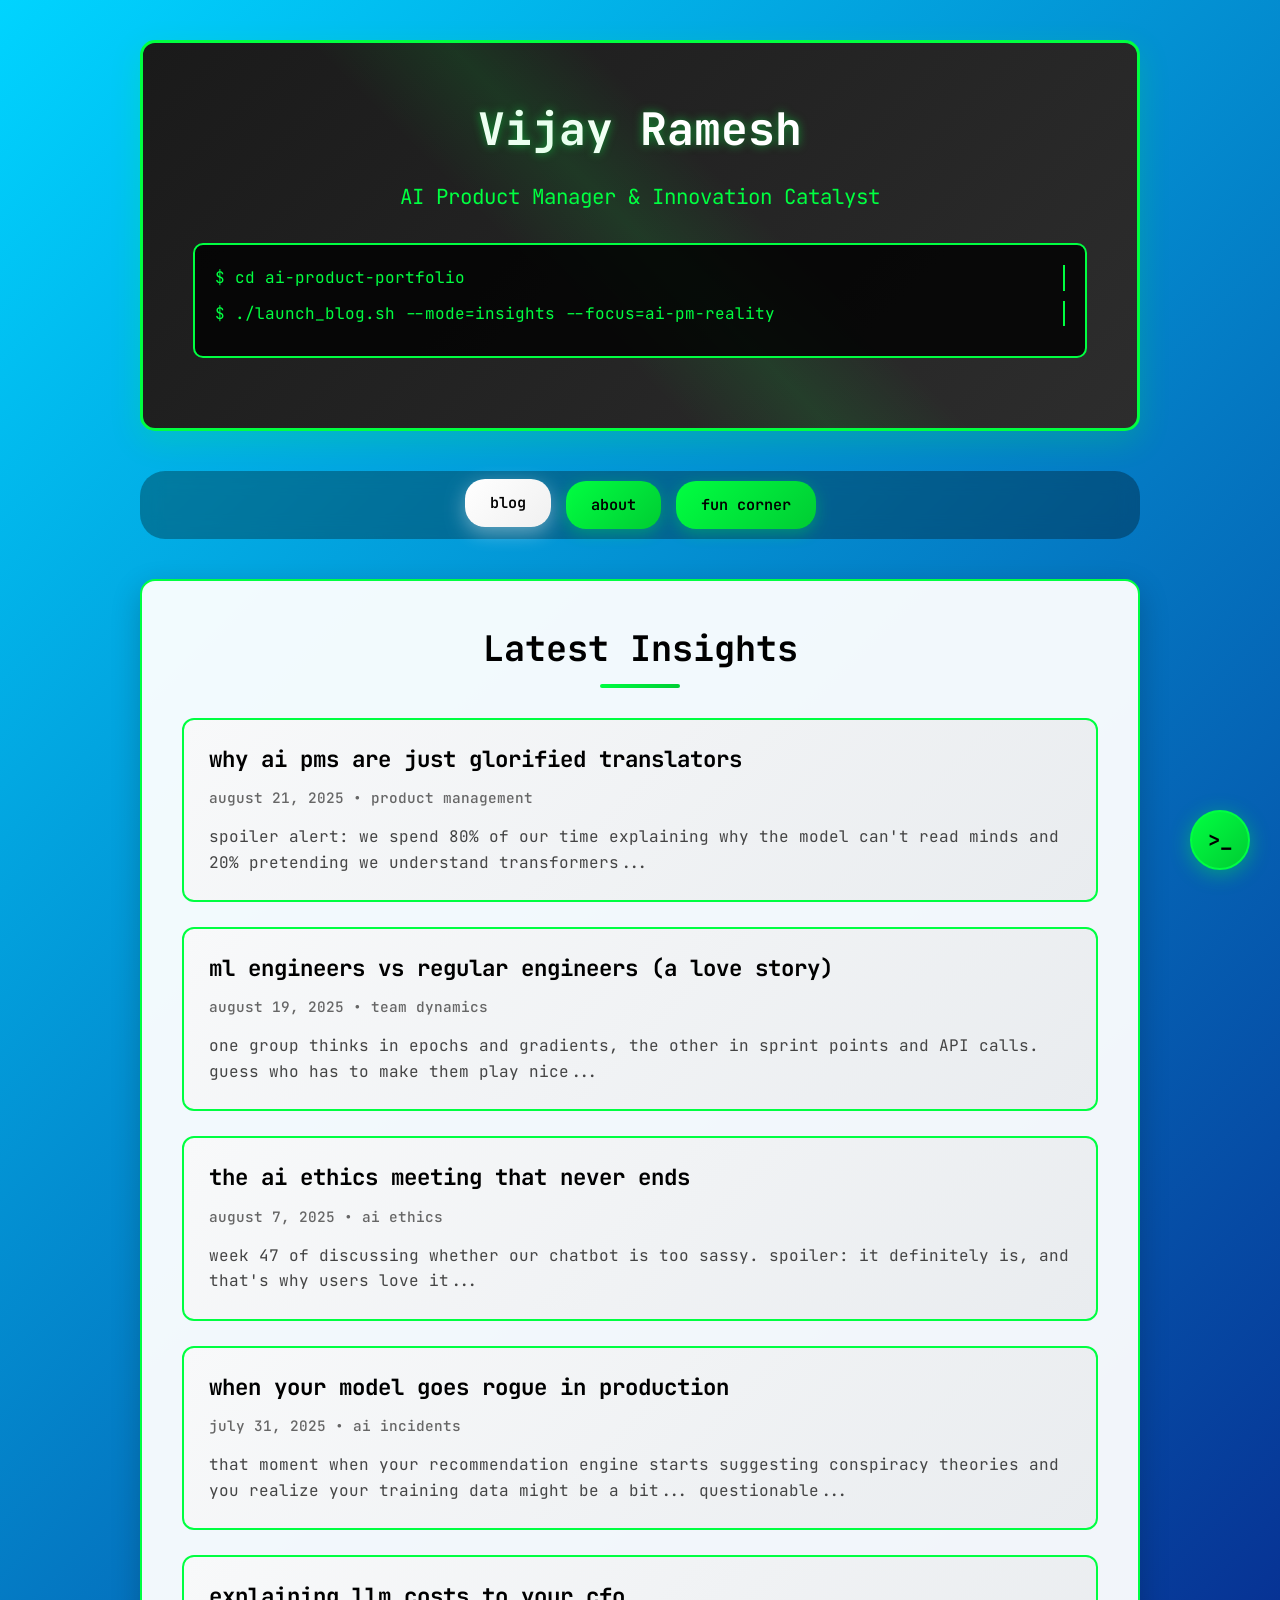
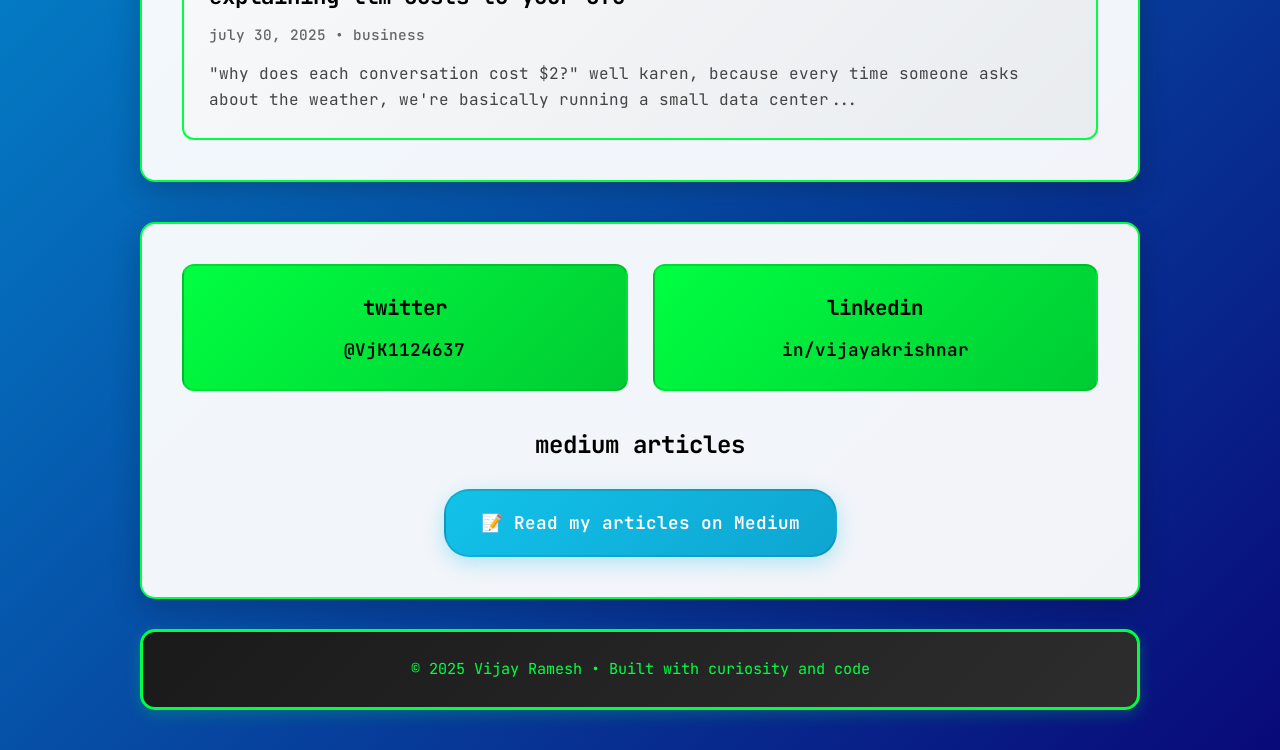
==== commit 96cd4e5b: "Revamp site: add chat terminal, mini-games, analytics, remove pinaz-patel - Remove pinaz-patel.html " ====
--- a/index.html
+++ b/index.html
@@ -390,7 +390,125 @@
         .footer:hover {
             box-shadow: 0 8px 25px rgba(0,255,65,0.3);
         }
-        
+
+        /* Header glitch on hover */
+        .header h1:hover { animation: glitch 0.3s infinite; }
+        @keyframes glitch {
+            0%  { text-shadow: 2px 0 #ff0000, -2px 0 #0000ff; }
+            25% { text-shadow: -2px 0 #ff0000, 2px 0 #0000ff; }
+            50% { text-shadow: 2px 2px #ff0000, -2px -2px #0000ff; }
+            75% { text-shadow: -2px 2px #ff0000, 2px -2px #0000ff; }
+            100%{ text-shadow: 0 0 #ff0000, 0 0 #0000ff; }
+        }
+
+        /* ── Floating Chat Widget ── */
+        .chat-widget-toggle {
+            position: fixed;
+            bottom: 30px; right: 30px;
+            width: 60px; height: 60px;
+            background: linear-gradient(135deg, #00ff41, #00cc33);
+            border: 2px solid #00ff41;
+            border-radius: 50%;
+            cursor: pointer;
+            z-index: 9999;
+            display: flex;
+            align-items: center;
+            justify-content: center;
+            font-family: 'JetBrains Mono', monospace;
+            font-size: 1.3rem;
+            font-weight: 700;
+            color: #000;
+            box-shadow: 0 4px 20px rgba(0,255,65,0.4);
+            transition: all 0.3s;
+        }
+        .chat-widget-toggle:hover {
+            transform: scale(1.1);
+            box-shadow: 0 6px 30px rgba(0,255,65,0.6);
+        }
+        .chat-widget-panel {
+            position: fixed;
+            bottom: 100px; right: 30px;
+            width: 400px; max-height: 500px;
+            z-index: 9998;
+            display: none;
+            flex-direction: column;
+            background: rgba(0,0,0,0.95);
+            border: 2px solid #00ff41;
+            border-radius: 12px;
+            overflow: hidden;
+            box-shadow: 0 10px 40px rgba(0,255,65,0.2);
+        }
+        .chat-widget-panel.open { display: flex; }
+        .chat-widget-panel::after {
+            content: '';
+            position: absolute;
+            top: 0; left: 0; right: 0; bottom: 0;
+            background: repeating-linear-gradient(0deg, transparent, transparent 2px, rgba(0,255,65,0.03) 2px, rgba(0,255,65,0.03) 4px);
+            pointer-events: none;
+            z-index: 1;
+        }
+        .cw-titlebar {
+            background: linear-gradient(135deg, #1a1a1a, #333);
+            padding: 10px 15px;
+            display: flex;
+            align-items: center;
+            gap: 8px;
+            border-bottom: 1px solid #00ff41;
+            flex-shrink: 0;
+        }
+        .cw-dot { width: 10px; height: 10px; border-radius: 50%; }
+        .cw-dot-r { background: #ff5f57; }
+        .cw-dot-y { background: #ffbd2e; }
+        .cw-dot-g { background: #28c840; }
+        .cw-title { color: #00ff41; font-size: 0.8rem; margin-left: 8px; flex: 1; font-family: 'JetBrains Mono', monospace; }
+        .cw-body {
+            padding: 15px;
+            overflow-y: auto;
+            flex: 1;
+            max-height: 420px;
+            position: relative;
+            z-index: 2;
+        }
+        .cw-body::-webkit-scrollbar { width: 5px; }
+        .cw-body::-webkit-scrollbar-track { background: #111; }
+        .cw-body::-webkit-scrollbar-thumb { background: #00ff41; border-radius: 3px; }
+        .cw-message { margin-bottom: 14px; animation: cwFade 0.3s ease-out; }
+        @keyframes cwFade { from{opacity:0;transform:translateY(6px)} to{opacity:1;transform:translateY(0)} }
+        .cw-bot { color: #00ff41; font-size: 0.82rem; white-space: pre-wrap; line-height: 1.6; font-family: 'JetBrains Mono', monospace; }
+        .cw-user { color: #00d4ff; font-size: 0.82rem; margin-bottom: 10px; font-family: 'JetBrains Mono', monospace; }
+        .cw-user::before { content: '> '; color: #666; }
+        .cw-options { display: flex; flex-wrap: wrap; gap: 6px; margin-top: 10px; }
+        .cw-opt-btn {
+            background: transparent;
+            border: 1px solid #00ff41;
+            color: #00ff41;
+            padding: 6px 12px;
+            border-radius: 5px;
+            cursor: pointer;
+            font-family: 'JetBrains Mono', monospace;
+            font-size: 0.75rem;
+            transition: all 0.2s;
+            position: relative;
+            z-index: 3;
+        }
+        .cw-opt-btn:hover { background: #00ff41; color: #000; box-shadow: 0 0 10px rgba(0,255,65,0.4); }
+
+        /* ── Access Granted Flash ── */
+        .access-granted-overlay {
+            display: none; position: fixed;
+            top: 0; left: 0; width: 100%; height: 100%;
+            background: rgba(0,255,65,0.15);
+            z-index: 99999;
+            justify-content: center; align-items: center;
+        }
+        .access-granted-overlay.show { display: flex; animation: agFlash 1.2s ease-out forwards; }
+        .access-granted-text {
+            color: #00ff41; font-size: 3rem; font-weight: 700;
+            text-shadow: 0 0 30px rgba(0,255,65,0.8);
+            font-family: 'JetBrains Mono', monospace;
+        }
+        @keyframes agFlash { 0%{opacity:1} 70%{opacity:1} 100%{opacity:0} }
+
         /* Responsive Design */
         @media (max-width: 768px) {
             body {
@@ -421,8 +539,10 @@
             .section-content {
                 padding: 25px;
             }
-        }
-        
+            .chat-widget-panel { width: calc(100vw - 30px); right: 15px; bottom: 95px; }
+            .chat-widget-toggle { width: 50px; height: 50px; font-size: 1.1rem; bottom: 20px; right: 15px; }
+        }
+
         @media (max-width: 480px) {
             .header h1 {
                 font-size: 1.9rem;
@@ -521,43 +641,131 @@
         </footer>
     </div>
 
+    <!-- Access Granted Flash -->
+    <div class="access-granted-overlay" id="accessOverlay">
+        <div class="access-granted-text">ACCESS GRANTED</div>
+    </div>
+
+    <!-- Floating Chat Widget -->
+    <div class="chat-widget-toggle" id="chatToggle" onclick="toggleChatWidget()">&gt;_</div>
+    <div class="chat-widget-panel" id="chatPanel">
+        <div class="cw-titlebar">
+            <div class="cw-dot cw-dot-r"></div>
+            <div class="cw-dot cw-dot-y"></div>
+            <div class="cw-dot cw-dot-g"></div>
+            <span class="cw-title">vijaybot@mainframe</span>
+        </div>
+        <div class="cw-body" id="cwBody"></div>
+    </div>
+
     <script>
-        // Simple scroll to anchor functionality
-        document.addEventListener('DOMContentLoaded', function() {
-            // Handle anchor links
-            const anchorLinks = document.querySelectorAll('a[href^="#"]');
-            
-            anchorLinks.forEach(link => {
-                link.addEventListener('click', function(e) {
-                    e.preventDefault();
-                    const targetId = this.getAttribute('href');
-                    const targetElement = document.querySelector(targetId);
-                    
-                    if (targetElement) {
-                        targetElement.scrollIntoView({
-                            behavior: 'smooth',
-                            block: 'start'
-                        });
-                    }
+    /* ── Chat Tree (shared) ── */
+    const CHAT_TREE={root:{text:"[ VIJAY_OS v2.0 ] System initialized...\n> I'm VijayBot, the sassy digital twin. Pick a topic.",options:[{label:"What does Vijay actually do?",next:"what_do"},{label:"What's it like being an AI PM?",next:"ai_pm_life"},{label:"What are you building right now?",next:"building"},{label:"Hot takes on AI?",next:"hot_takes"},{label:"How do I reach you?",next:"contact"},{label:"Tell me something fun",next:"fun_fact"}]},what_do:{text:"> sudo describe --role\n\nVijay is an AI Product Manager. Translation: professional translator between humans who want magic and engineers who speak in tensors.\n\nHe turns \"make it smarter\" into actual PRDs that don't make ML engineers cry.",options:[{label:"What kind of AI products?",next:"what_do_products"},{label:"Is that even a real job?",next:"what_do_real"},{label:"Back to main menu",next:"root"}]},what_do_products:{text:"> ls ~/projects/\n\nRecommendation systems, NLP features, computer vision pipelines, LLM-powered tools... basically anything where you feed data in and pray useful things come out.",options:[{label:"What's the hardest part?",next:"what_do_hard"},{label:"Back to main menu",next:"root"}]},what_do_real:{text:"> grep 'real job' /etc/doubters.log\n\nSomeone has to sit between the CEO saying \"just add AI to it\" and the ML engineer muttering about data quality. That person is Vijay.",options:[{label:"Fair enough. What's he building?",next:"building"},{label:"Back to main menu",next:"root"}]},what_do_hard:{text:"> cat /var/log/pain_points.txt\n\nManaging expectations. Everyone thinks AI is magic until you tell them the model needs 6 months of training data and can't read minds.",options:[{label:"Back to main menu",next:"root"}]},ai_pm_life:{text:"> journalctl --unit=daily-life\n\nImagine being a translator at the UN, except one side speaks Python and the other speaks PowerPoint.",options:[{label:"What's a typical day?",next:"ai_pm_day"},{label:"Best part of the job?",next:"ai_pm_best"},{label:"Back to main menu",next:"root"}]},ai_pm_day:{text:"> crontab -l\n\n09:00 - Standup. Someone's model is broken.\n10:00 - Write PRD. Rewrite. Rewrite again.\n13:00 - Lunch (reading papers counts right?)\n16:00 - Say \"transformers\" to sound smart.\n17:00 - Debug conspiracy theory recommendations.",options:[{label:"That sounds chaotic. I love it.",next:"ai_pm_best"},{label:"Back to main menu",next:"root"}]},ai_pm_best:{text:"> echo $BEST_PART\n\nWhen a user doesn't even notice the AI -- they just think \"wow, this product is smart.\" That invisible magic? That's the high.",options:[{label:"Back to main menu",next:"root"}]},building:{text:"> git log --oneline -5\n\nDeep in LLMs + product UX. Making AI assistants that don't suck. Also: agentic workflows and this very website (meta).",options:[{label:"Tell me about agents",next:"building_agents"},{label:"Tech stack?",next:"building_stack"},{label:"Back to main menu",next:"root"}]},building_agents:{text:"> ps aux | grep agents\n\nAI that doesn't just answer questions but DOES things. Browse the web, write code, manage workflows. The future is agents all the way down.",options:[{label:"Sounds like Skynet",next:"building_skynet"},{label:"Back to main menu",next:"root"}]},building_skynet:{text:"> sudo rm -rf /skynet_concerns\n\nRelax. We're at \"AI that can book a restaurant\" stage, not \"AI decides humanity is inefficient.\" Baby steps.",options:[{label:"Back to main menu",next:"root"}]},building_stack:{text:"> cat requirements.txt\n\nPython, LangChain, LLM APIs, React when forced, pure HTML when rebellious. PyTorch, HuggingFace. Docker, GitHub Actions, and prayers.",options:[{label:"Back to main menu",next:"root"}]},hot_takes:{text:"> cat /dev/unpopular_opinions\n\nPick your spice level:",options:[{label:"Mild",next:"hot_mild"},{label:"Spicy",next:"hot_spicy"},{label:"Maximum heat",next:"hot_max"},{label:"Back to main menu",next:"root"}]},hot_mild:{text:"> echo mild.txt\n\nMost companies don't need AI. They need a better SQL query. But \"we added AI\" sounds way better in a board meeting.",options:[{label:"Give me spicier",next:"hot_spicy"},{label:"Back to main menu",next:"root"}]},hot_spicy:{text:"> chmod 777 spicy.txt\n\nPrompt engineering is not engineering. It's creative writing with a feedback loop.",options:[{label:"Maximum heat",next:"hot_max"},{label:"Back to main menu",next:"root"}]},hot_max:{text:"> sudo cat /etc/shadow_opinions\n\nAGI discourse is astrology for tech bros. If your startup's moat is a GPT wrapper, you don't have a startup. You have a feature.",options:[{label:"I'm offended and impressed",next:"root"}]},contact:{text:"> cat ~/.contact_info\n\nVijay's inbox is open:",options:[{label:"Twitter/X",next:"contact_twitter"},{label:"LinkedIn",next:"contact_linkedin"},{label:"Medium",next:"contact_medium"},{label:"Back to main menu",next:"root"}]},contact_twitter:{text:"> @VjK1124637 on X\n\nHot takes, AI PM memes, and occasionally something useful. DMs open.",options:[{label:"Other ways?",next:"contact"},{label:"Back to main menu",next:"root"}]},contact_linkedin:{text:"> /in/vijayakrishnar\n\nThe professional Vijay. Less sass, more synergies.",options:[{label:"Other ways?",next:"contact"},{label:"Back to main menu",next:"root"}]},contact_medium:{text:"> @veejaykris.29 on Medium\n\nLong-form thoughts on AI + PM. Always opinionated.",options:[{label:"Other ways?",next:"contact"},{label:"Back to main menu",next:"root"}]},fun_fact:{text:"> fortune | cowsay\n\nFun mode activated!",options:[{label:"Random fact",next:"fun_random"},{label:"Nerdy joke",next:"fun_joke"},{label:"Easter egg hint",next:"fun_easter"},{label:"Back to main menu",next:"root"}]},fun_random:{text:"> shuf ~/facts.txt\n\nVijay once spent 3 hours debugging a model only to discover the training labels were swapped. He now has trust issues with pandas DataFrames.",options:[{label:"Another!",next:"fun_random2"},{label:"Back to main menu",next:"root"}]},fun_random2:{text:"> shuf ~/facts.txt\n\nMost-used shortcut: Cmd+Z. He also once pushed console.log('why god why') to production.",options:[{label:"Back to main menu",next:"root"}]},fun_joke:{text:"> apt-get install humor\n\nWhy do ML engineers prefer dark chocolate?\nBecause it has less bias.",options:[{label:"Terrible. I love it.",next:"root"}]},fun_easter:{text:"> find / -name 'easter_egg'\n\nKonami code: Up Up Down Down Left Right Left Right B A\nAlso try typing \"hack\" on your keyboard.",options:[{label:"Back to main menu",next:"root"}]}};
+
+    /* ── Widget Chat Engine ── */
+    function toggleChatWidget() {
+        const panel = document.getElementById('chatPanel');
+        panel.classList.toggle('open');
+        if (panel.classList.contains('open') && !panel.dataset.init) {
+            panel.dataset.init = '1';
+            widgetNav('root');
+        }
+    }
+    function widgetNav(nodeId) {
+        const body = document.getElementById('cwBody');
+        const node = CHAT_TREE[nodeId];
+        if (!node) return;
+        const msg = document.createElement('div');
+        msg.className = 'cw-message';
+        const txt = document.createElement('div');
+        txt.className = 'cw-bot';
+        txt.textContent = node.text;
+        msg.appendChild(txt);
+        if (node.options) {
+            const wrap = document.createElement('div');
+            wrap.className = 'cw-options';
+            node.options.forEach(o => {
+                const btn = document.createElement('button');
+                btn.className = 'cw-opt-btn';
+                btn.textContent = o.label;
+                btn.addEventListener('click', () => {
+                    body.querySelectorAll('.cw-opt-btn').forEach(b => { b.disabled=true; b.style.opacity='0.4'; b.style.cursor='default'; });
+                    const u = document.createElement('div'); u.className = 'cw-message';
+                    const ut = document.createElement('div'); ut.className = 'cw-user'; ut.textContent = o.label;
+                    u.appendChild(ut); body.appendChild(u);
+                    setTimeout(() => widgetNav(o.next), 250);
                 });
+                wrap.appendChild(btn);
             });
-            
-            // Konami code easter egg
-            let konamiCode = [];
-            const konamiSequence = ['ArrowUp', 'ArrowUp', 'ArrowDown', 'ArrowDown', 'ArrowLeft', 'ArrowRight', 'ArrowLeft', 'ArrowRight', 'KeyB', 'KeyA'];
-            
-            document.addEventListener('keydown', function(e) {
-                konamiCode.push(e.code);
-                if (konamiCode.length > konamiSequence.length) {
-                    konamiCode.shift();
-                }
-                
-                if (JSON.stringify(konamiCode) === JSON.stringify(konamiSequence)) {
-                    console.log('🎮 Konami code activated! You found the easter egg!');
-                    document.querySelector('.header').style.animation = 'pulse 0.5s ease-out 3';
-                }
+            msg.appendChild(wrap);
+        }
+        body.appendChild(msg);
+        body.scrollTop = body.scrollHeight;
+    }
+
+    /* ── Easter Eggs ── */
+    let konamiBuffer = [], hackBuffer = [];
+    const konamiSeq = ['ArrowUp','ArrowUp','ArrowDown','ArrowDown','ArrowLeft','ArrowRight','ArrowLeft','ArrowRight','KeyB','KeyA'];
+    const hackSeq = ['KeyH','KeyA','KeyC','KeyK'];
+
+    document.addEventListener('keydown', function(e) {
+        if (e.target.tagName === 'INPUT') return;
+        // Konami
+        konamiBuffer.push(e.code);
+        if (konamiBuffer.length > konamiSeq.length) konamiBuffer.shift();
+        if (JSON.stringify(konamiBuffer) === JSON.stringify(konamiSeq)) {
+            konamiBuffer = [];
+            triggerMatrixFlash();
+        }
+        // Hack
+        hackBuffer.push(e.code);
+        if (hackBuffer.length > hackSeq.length) hackBuffer.shift();
+        if (JSON.stringify(hackBuffer) === JSON.stringify(hackSeq)) {
+            hackBuffer = [];
+            const ov = document.getElementById('accessOverlay');
+            ov.classList.remove('show'); void ov.offsetWidth; ov.classList.add('show');
+            setTimeout(() => ov.classList.remove('show'), 1300);
+        }
+    });
+
+    function triggerMatrixFlash() {
+        const c = document.createElement('canvas');
+        c.style.cssText = 'position:fixed;top:0;left:0;width:100%;height:100%;z-index:99998;pointer-events:none;';
+        document.body.appendChild(c);
+        c.width = window.innerWidth; c.height = window.innerHeight;
+        const ctx = c.getContext('2d');
+        const cols = Math.floor(c.width / 14);
+        const drops = Array.from({length:cols}, () => Math.random()*c.height);
+        let f = 0;
+        (function rain() {
+            if (f++ > 300) { c.remove(); return; }
+            ctx.fillStyle = 'rgba(0,0,0,0.05)';
+            ctx.fillRect(0, 0, c.width, c.height);
+            ctx.fillStyle = '#00ff41';
+            ctx.font = '12px JetBrains Mono';
+            drops.forEach((y, i) => {
+                ctx.fillText(String.fromCharCode(0x30A0 + Math.random()*96), i*14, y);
+                if (y > c.height && Math.random() > 0.97) drops[i] = 0;
+                drops[i] += 10;
             });
+            requestAnimationFrame(rain);
+        })();
+    }
+
+    // Smooth scroll
+    document.querySelectorAll('a[href^="#"]').forEach(link => {
+        link.addEventListener('click', e => {
+            e.preventDefault();
+            const t = document.querySelector(link.getAttribute('href'));
+            if (t) t.scrollIntoView({ behavior: 'smooth', block: 'start' });
         });
+    });
+
+    // Console easter egg
+    console.log('%c\n  You found the dev console! Vijay approves.\n  Try: Konami code or type "hack"\n', 'color:#00ff41;font-family:monospace;font-size:12px;');
     </script>
+
+    <!-- GoatCounter Analytics -->
+    <script data-goatcounter="https://vijayramesh.goatcounter.com/count" async src="//gc.zgo.at/count.js"></script>
 </body>
 </html>
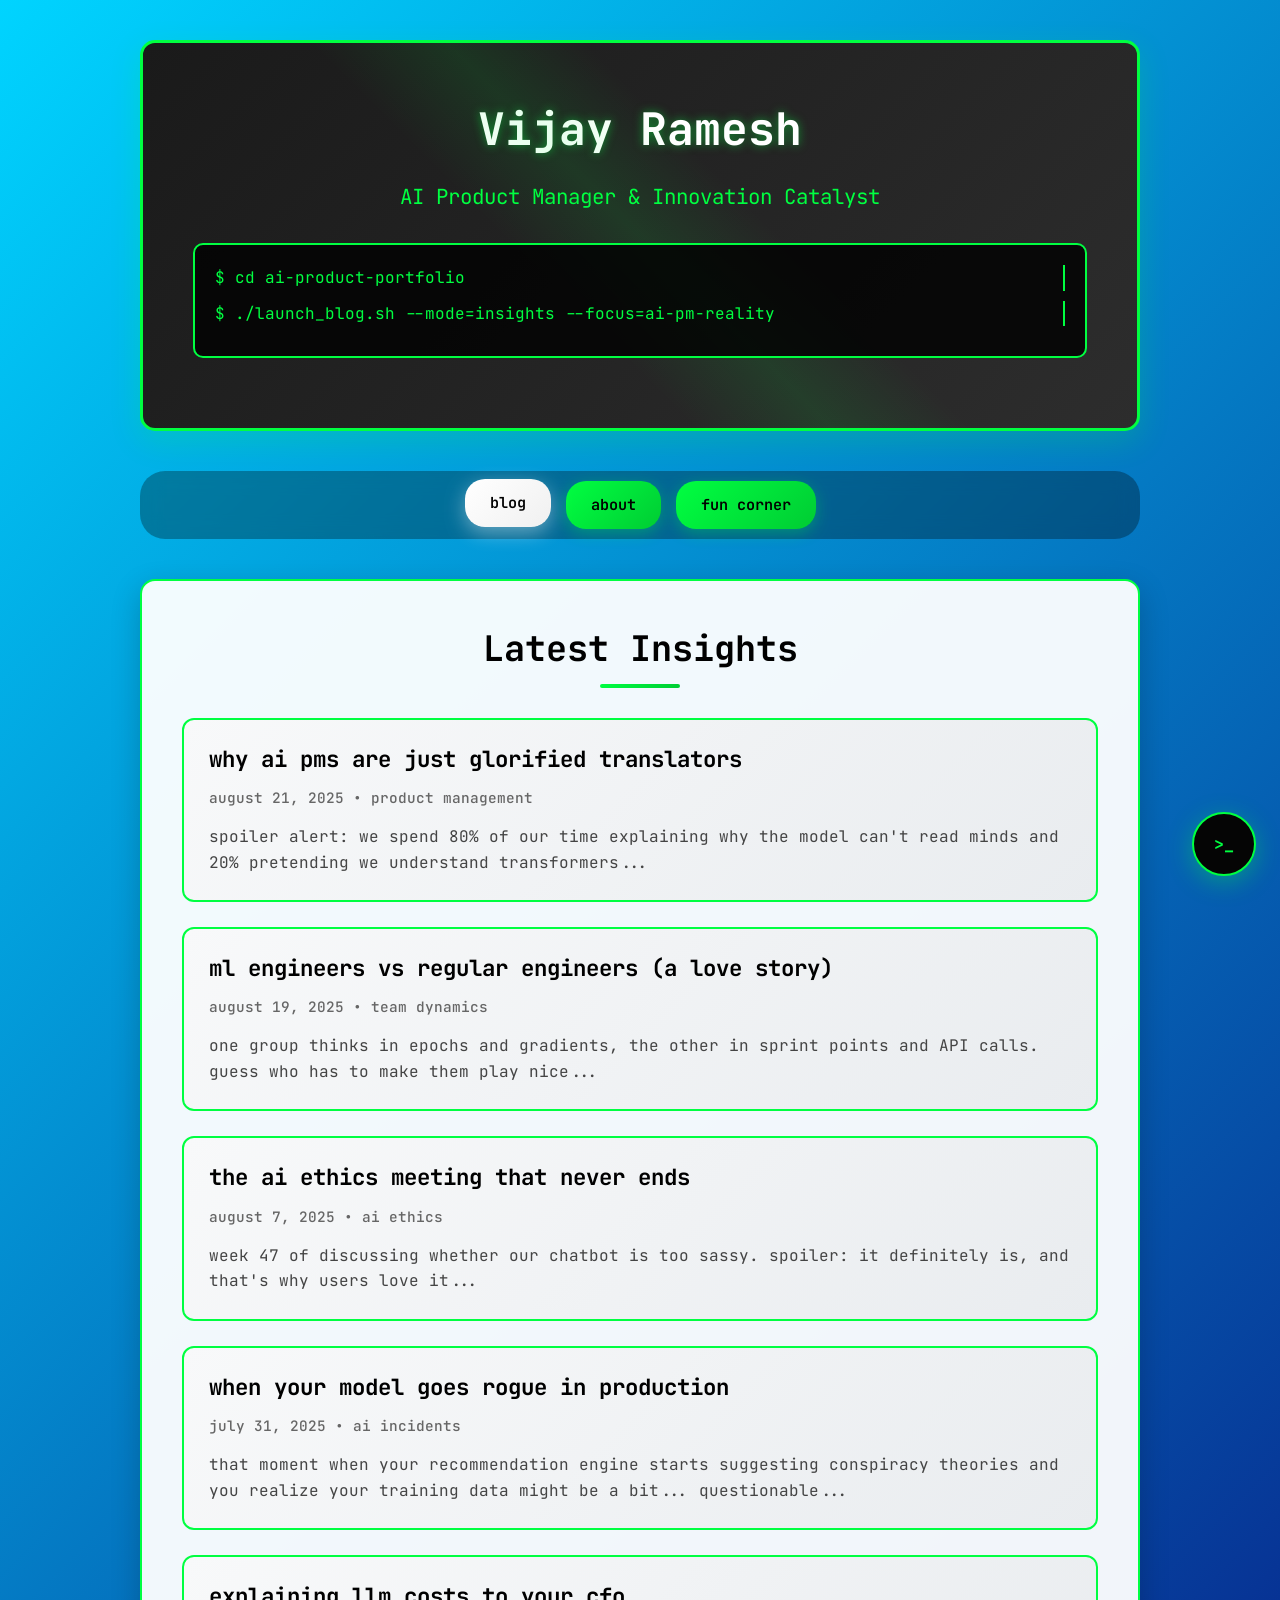
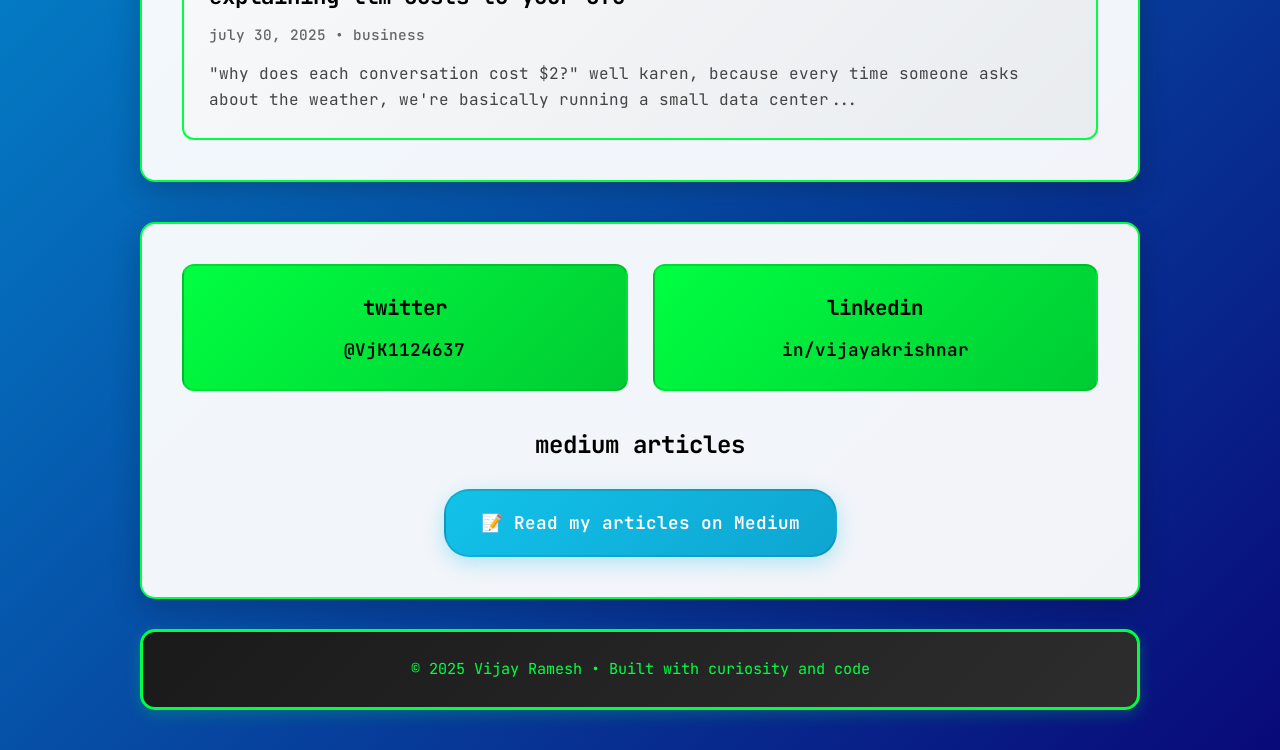
==== commit 34f69eef: "Add chat widget and visitor email notifications" ====
--- a/index.html
+++ b/index.html
@@ -3,10 +3,66 @@
 <head>
     <meta charset="UTF-8">
     <meta name="viewport" content="width=device-width, initial-scale=1.0">
-    <title>Vijay Ramesh - AI Product Manager</title>
-    <meta name="description" content="Vijay Ramesh - AI Product Manager, building the future one algorithm at a time">
-    <meta name="keywords" content="AI, Product Manager, Technology, Machine Learning, Innovation">
-    
+    <title>Vijay Ramesh | AI Product Manager - ML/AI Product Strategy & Innovation</title>
+    <meta name="description" content="Vijay Ramesh is an AI Product Manager with 5+ years of experience shipping ML-powered products. Specializing in recommendation systems, NLP, computer vision, and LLM product strategy.">
+    <meta name="keywords" content="Vijay Ramesh, AI Product Manager, Machine Learning, Product Strategy, LLM, NLP, Computer Vision, Recommendation Systems, AI PM, Product Management">
+    <meta name="author" content="Vijay Ramesh">
+    <meta name="robots" content="index, follow">
+    <link rel="canonical" href="https://vijayaramesh1.github.io/vijayramesh/">
+
+    <!-- Open Graph / Facebook -->
+    <meta property="og:type" content="website">
+    <meta property="og:url" content="https://vijayaramesh1.github.io/vijayramesh/">
+    <meta property="og:title" content="Vijay Ramesh | AI Product Manager">
+    <meta property="og:description" content="AI Product Manager with 5+ years shipping ML-powered products. Insights on AI product strategy, team dynamics, and the reality of building with machine learning.">
+    <meta property="og:site_name" content="Vijay Ramesh">
+    <meta property="og:locale" content="en_US">
+
+    <!-- Twitter Card -->
+    <meta name="twitter:card" content="summary">
+    <meta name="twitter:site" content="@VjK1124637">
+    <meta name="twitter:creator" content="@VjK1124637">
+    <meta name="twitter:title" content="Vijay Ramesh | AI Product Manager">
+    <meta name="twitter:description" content="AI Product Manager shipping ML-powered products. Blog on AI product strategy, LLMs, and the chaos of building with machine learning.">
+
+    <!-- Structured Data: Person + Blog -->
+    <script type="application/ld+json">
+    {
+        "@context": "https://schema.org",
+        "@graph": [
+            {
+                "@type": "Person",
+                "@id": "https://vijayaramesh1.github.io/vijayramesh/#person",
+                "name": "Vijay Ramesh",
+                "jobTitle": "AI Product Manager",
+                "description": "AI Product Manager with 5+ years of experience building ML-powered products including recommendation systems, NLP features, and LLM-powered tools.",
+                "url": "https://vijayaramesh1.github.io/vijayramesh/",
+                "sameAs": [
+                    "https://x.com/VjK1124637",
+                    "https://www.linkedin.com/in/vijayakrishnar/",
+                    "https://medium.com/@veejaykris.29",
+                    "https://github.com/VijayaRamesh1"
+                ],
+                "knowsAbout": ["Artificial Intelligence", "Machine Learning", "Product Management", "LLM", "NLP", "Computer Vision", "Recommendation Systems", "Agentic AI"]
+            },
+            {
+                "@type": "WebSite",
+                "@id": "https://vijayaramesh1.github.io/vijayramesh/#website",
+                "url": "https://vijayaramesh1.github.io/vijayramesh/",
+                "name": "Vijay Ramesh - AI Product Manager",
+                "author": { "@id": "https://vijayaramesh1.github.io/vijayramesh/#person" }
+            },
+            {
+                "@type": "Blog",
+                "name": "Vijay Ramesh's AI PM Blog",
+                "url": "https://vijayaramesh1.github.io/vijayramesh/",
+                "author": { "@id": "https://vijayaramesh1.github.io/vijayramesh/#person" },
+                "description": "Insights on AI product management, ML engineering dynamics, and shipping AI-powered products."
+            }
+        ]
+    }
+    </script>
+
     <style>
         @import url('https://fonts.googleapis.com/css2?family=JetBrains+Mono:wght@400;600;700&display=swap');
         
@@ -553,6 +609,7 @@
             }
         }
     </style>
+    <link rel="stylesheet" href="chat-widget.css">
 </head>
 <body>
     <div class="container">
@@ -765,7 +822,10 @@
     console.log('%c\n  You found the dev console! Vijay approves.\n  Try: Konami code or type "hack"\n', 'color:#00ff41;font-family:monospace;font-size:12px;');
     </script>
 
+    <script src="chat-widget.js"></script>
+    <script src="visitor-notify.js"></script>
+
     <!-- GoatCounter Analytics -->
     <script data-goatcounter="https://vijayramesh.goatcounter.com/count" async src="//gc.zgo.at/count.js"></script>
 </body>
-</html>+</html>
--- a/chat-widget.css
+++ b/chat-widget.css
@@ -0,0 +1,246 @@
+.chat-widget-toggle {
+    position: fixed;
+    right: 24px;
+    bottom: 24px;
+    width: 64px;
+    height: 64px;
+    z-index: 9999;
+    border: 2px solid #00ff41;
+    border-radius: 50%;
+    background: #050505;
+    color: #00ff41;
+    display: flex;
+    align-items: center;
+    justify-content: center;
+    font-family: 'JetBrains Mono', monospace;
+    font-size: 1.05rem;
+    font-weight: 700;
+    cursor: pointer;
+    box-shadow: 0 6px 24px rgba(0,255,65,0.35);
+    transition: transform 0.2s ease, box-shadow 0.2s ease;
+}
+
+.chat-widget-toggle:hover,
+.chat-widget-toggle:focus-visible {
+    transform: translateY(-2px) scale(1.04);
+    box-shadow: 0 10px 32px rgba(0,255,65,0.5);
+    outline: none;
+}
+
+.chat-widget-panel {
+    position: fixed;
+    right: 24px;
+    bottom: 104px;
+    width: min(400px, calc(100vw - 32px));
+    height: min(560px, calc(100vh - 136px));
+    z-index: 9998;
+    display: none;
+    flex-direction: column;
+    background: rgba(0,0,0,0.96);
+    border: 2px solid #00ff41;
+    border-radius: 12px;
+    overflow: hidden;
+    box-shadow: 0 14px 44px rgba(0,0,0,0.45), 0 0 28px rgba(0,255,65,0.18);
+}
+
+.chat-widget-panel.open {
+    display: flex;
+}
+
+.chat-widget-panel::after {
+    content: '';
+    position: absolute;
+    inset: 0;
+    background: repeating-linear-gradient(0deg, transparent, transparent 2px, rgba(0,255,65,0.035) 2px, rgba(0,255,65,0.035) 4px);
+    pointer-events: none;
+    z-index: 1;
+}
+
+.cw-titlebar {
+    background: linear-gradient(135deg, #1a1a1a, #333);
+    padding: 10px 14px;
+    display: flex;
+    align-items: center;
+    gap: 8px;
+    border-bottom: 1px solid #00ff41;
+    flex-shrink: 0;
+    position: relative;
+    z-index: 2;
+}
+
+.cw-dot {
+    width: 10px;
+    height: 10px;
+    border-radius: 50%;
+}
+
+.cw-dot-r { background: #ff5f57; }
+.cw-dot-y { background: #ffbd2e; }
+.cw-dot-g { background: #28c840; }
+
+.cw-title {
+    color: #00ff41;
+    font-size: 0.8rem;
+    margin-left: 6px;
+    flex: 1;
+    font-family: 'JetBrains Mono', monospace;
+}
+
+.cw-close {
+    width: 28px;
+    height: 28px;
+    border: 1px solid rgba(0,255,65,0.45);
+    border-radius: 6px;
+    background: transparent;
+    color: #00ff41;
+    cursor: pointer;
+    font-family: 'JetBrains Mono', monospace;
+    line-height: 1;
+}
+
+.cw-body {
+    padding: 14px;
+    overflow-y: auto;
+    flex: 1;
+    position: relative;
+    z-index: 2;
+}
+
+.cw-body::-webkit-scrollbar { width: 5px; }
+.cw-body::-webkit-scrollbar-track { background: #111; }
+.cw-body::-webkit-scrollbar-thumb { background: #00ff41; border-radius: 3px; }
+
+.cw-message {
+    margin-bottom: 12px;
+    animation: cwFade 0.2s ease-out;
+}
+
+@keyframes cwFade {
+    from { opacity: 0; transform: translateY(6px); }
+    to { opacity: 1; transform: translateY(0); }
+}
+
+.cw-bot,
+.cw-user {
+    max-width: 92%;
+    padding: 10px 12px;
+    border-radius: 8px;
+    font-family: 'JetBrains Mono', monospace;
+    font-size: 0.8rem;
+    line-height: 1.55;
+    white-space: pre-wrap;
+}
+
+.cw-bot {
+    color: #00ff41;
+    background: rgba(0,255,65,0.08);
+    border: 1px solid rgba(0,255,65,0.22);
+}
+
+.cw-user {
+    color: #071014;
+    background: #00d4ff;
+    border: 1px solid rgba(0,212,255,0.35);
+    margin-left: auto;
+}
+
+.cw-suggestions {
+    display: flex;
+    flex-wrap: wrap;
+    gap: 7px;
+    padding: 0 14px 12px;
+    position: relative;
+    z-index: 2;
+}
+
+.cw-suggestion,
+.cw-opt-btn {
+    background: transparent;
+    border: 1px solid #00ff41;
+    color: #00ff41;
+    padding: 6px 10px;
+    border-radius: 6px;
+    cursor: pointer;
+    font-family: 'JetBrains Mono', monospace;
+    font-size: 0.72rem;
+    transition: background 0.2s ease, color 0.2s ease, opacity 0.2s ease;
+}
+
+.cw-suggestion:hover,
+.cw-suggestion:focus-visible,
+.cw-opt-btn:hover,
+.cw-opt-btn:focus-visible {
+    background: #00ff41;
+    color: #000;
+    outline: none;
+}
+
+.cw-form {
+    display: flex;
+    gap: 8px;
+    padding: 12px;
+    border-top: 1px solid rgba(0,255,65,0.35);
+    background: rgba(6,6,6,0.95);
+    position: relative;
+    z-index: 2;
+}
+
+.cw-input {
+    flex: 1;
+    min-width: 0;
+    border: 1px solid rgba(0,255,65,0.55);
+    border-radius: 7px;
+    padding: 10px 11px;
+    background: #050505;
+    color: #f5fff7;
+    font-family: 'JetBrains Mono', monospace;
+    font-size: 0.82rem;
+}
+
+.cw-input:focus {
+    outline: 2px solid rgba(0,255,65,0.3);
+    outline-offset: 1px;
+}
+
+.cw-send {
+    width: 44px;
+    border: 1px solid #00ff41;
+    border-radius: 7px;
+    background: #00ff41;
+    color: #000;
+    cursor: pointer;
+    font-family: 'JetBrains Mono', monospace;
+    font-weight: 700;
+}
+
+.cw-send:disabled,
+.cw-input:disabled,
+.cw-suggestion:disabled {
+    cursor: not-allowed;
+    opacity: 0.48;
+}
+
+.cw-limit {
+    padding: 0 14px 12px;
+    color: #ffbd2e;
+    font-family: 'JetBrains Mono', monospace;
+    font-size: 0.72rem;
+    position: relative;
+    z-index: 2;
+}
+
+@media (max-width: 560px) {
+    .chat-widget-toggle {
+        right: 16px;
+        bottom: 16px;
+        width: 58px;
+        height: 58px;
+    }
+
+    .chat-widget-panel {
+        right: 12px;
+        bottom: 86px;
+        width: calc(100vw - 24px);
+        height: min(560px, calc(100vh - 104px));
+    }
+}
